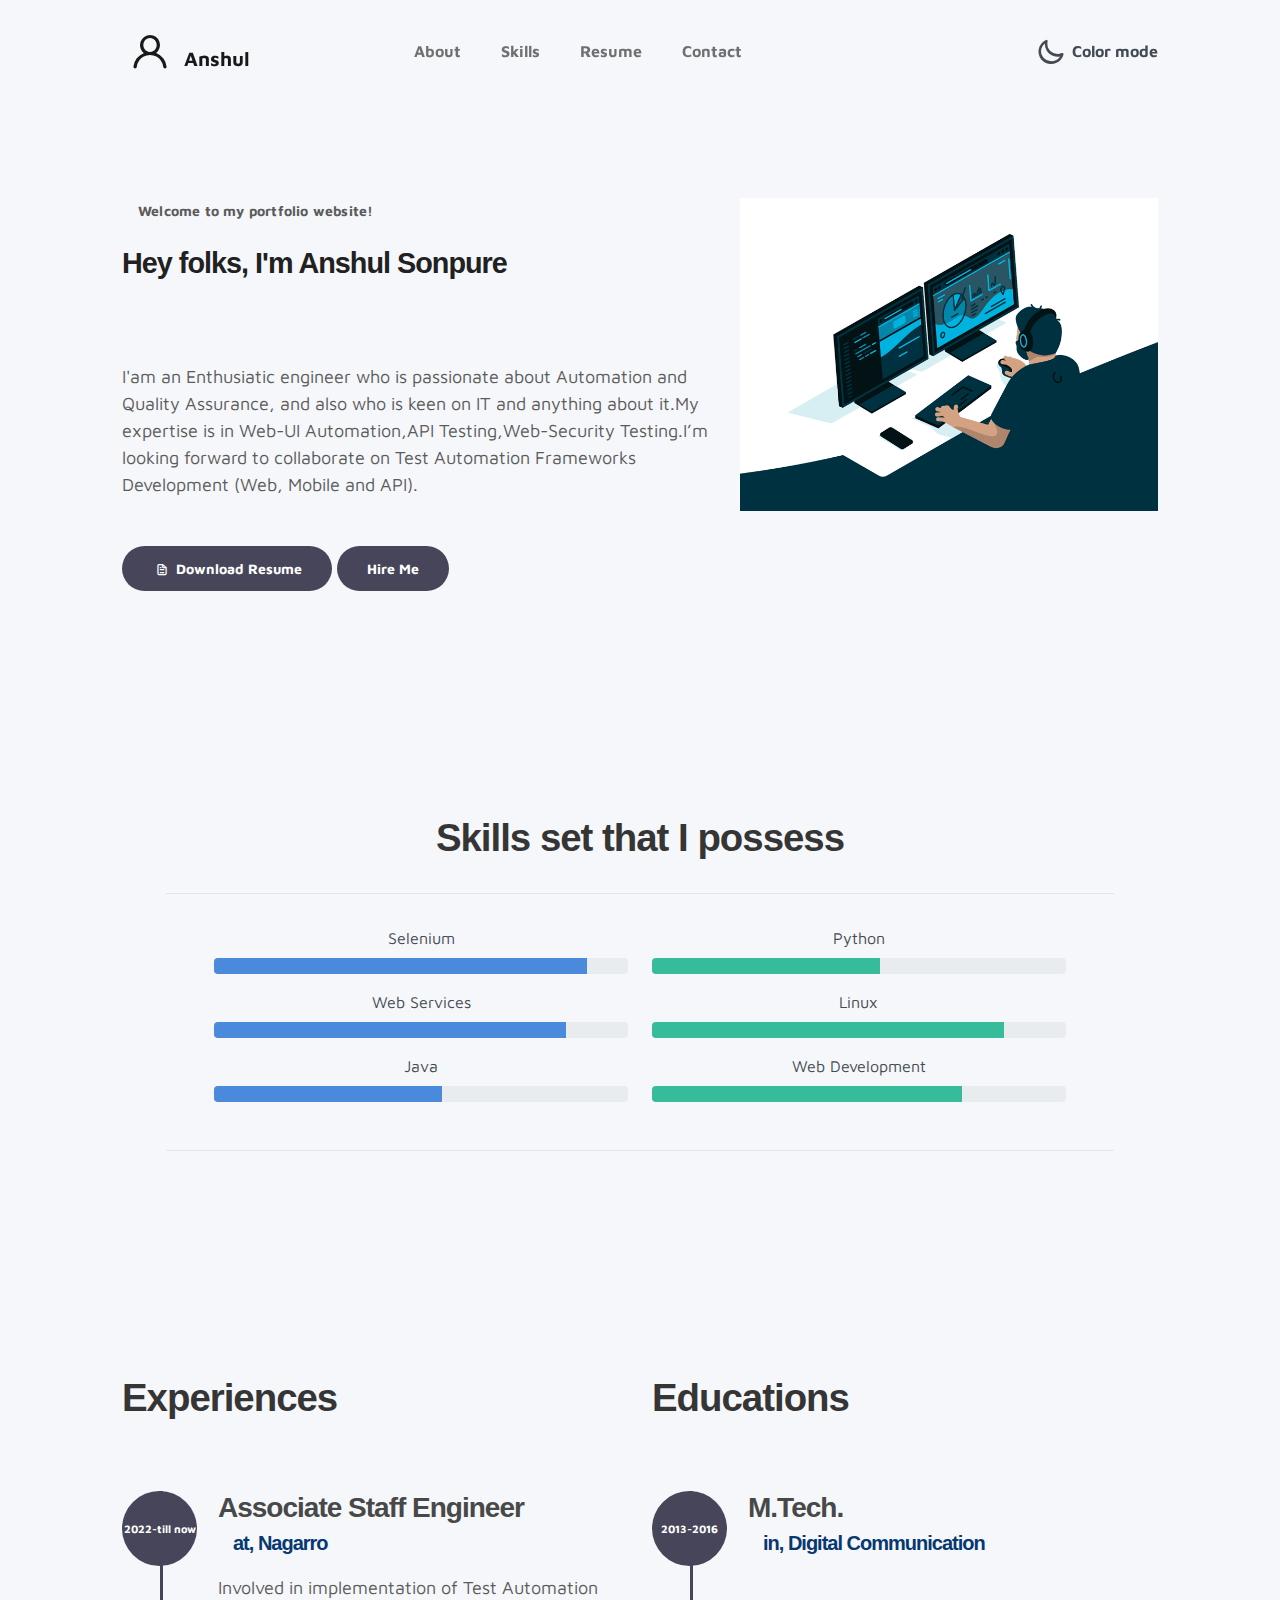
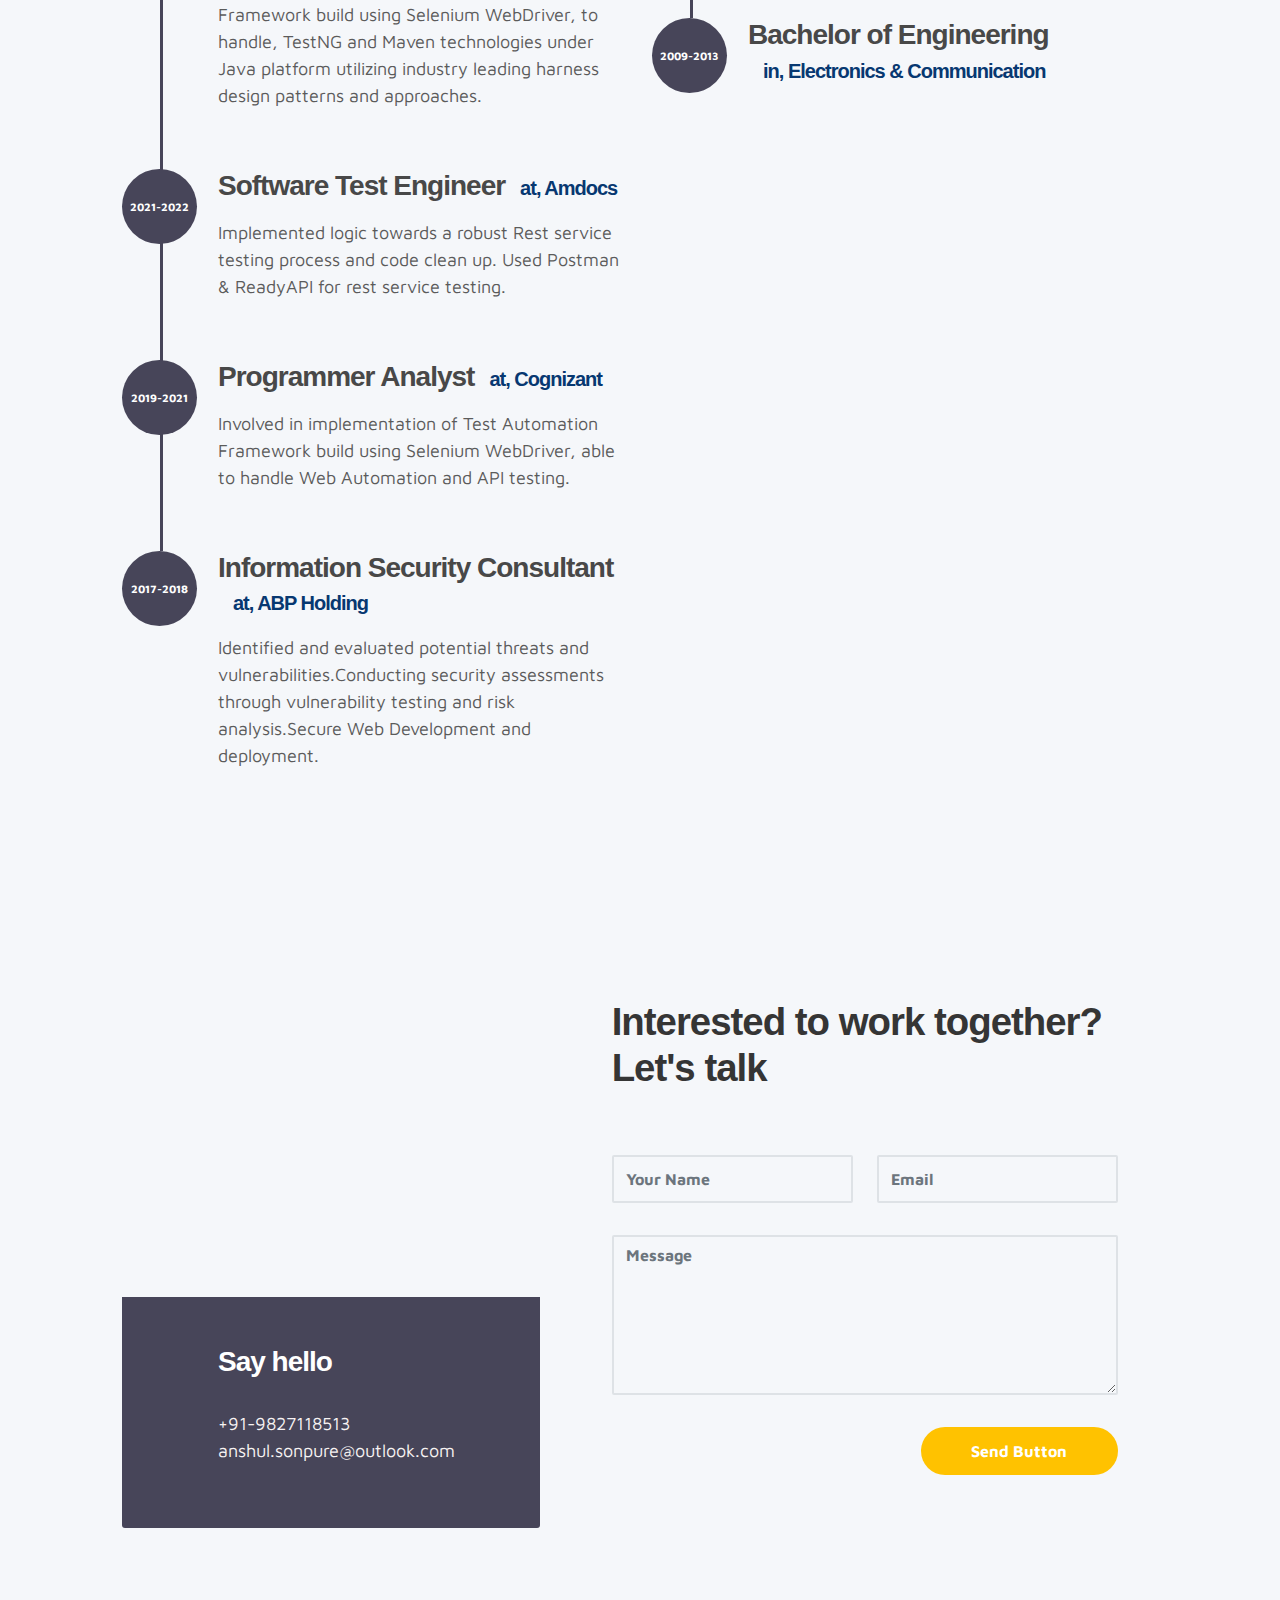
==== index.html @ edd20017 "some minor improvements" ====
<!doctype html>
<html lang="en">
  <head>
    <meta charset="utf-8">
    <meta name="viewport" content="width=device-width, initial-scale=1, shrink-to-fit=no">
    <meta name="description" content="">
    <meta name="author" content="">

    <title>Anshul Sonpure</title>

    <link rel="stylesheet" href="css/bootstrap.min.css">
    <link rel="stylesheet" href="css/unicons.css">
    <link rel="stylesheet" href="css/owl.carousel.min.css">
    <link rel="stylesheet" href="css/owl.theme.default.min.css">

    <!-- MAIN STYLE -->
    <link rel="stylesheet" href="css/tooplate-style.css">
    

  </head>
  <body>

    <!-- MENU -->
    <nav class="navbar navbar-expand-sm navbar-light">
        <div class="container">
            <a class="navbar-brand" href="index.html"><i class='uil uil-user'></i> Anshul</a>

            <button class="navbar-toggler" type="button" data-toggle="collapse" data-target="#navbarNav" aria-controls="navbarNav" aria-expanded="false"
                aria-label="Toggle navigation">
                <span class="navbar-toggler-icon"></span>
                <span class="navbar-toggler-icon"></span>
                <span class="navbar-toggler-icon"></span>
            </button>

            <div class="collapse navbar-collapse" id="navbarNav">
                <ul class="navbar-nav mx-auto">
                    <li class="nav-item">
                        <a href="#about" class="nav-link"><span data-hover="About">About</span></a>
                    </li>
                    <li class="nav-item">
                        <a href="#project" class="nav-link"><span data-hover="Skills">Skills</span></a>
                    </li>
                    <li class="nav-item">
                        <a href="#resume" class="nav-link"><span data-hover="Resume">Resume</span></a>
                    </li>
                    <li class="nav-item">
                        <a href="#contact" class="nav-link"><span data-hover="Contact">Contact</span></a>
                    </li>
                </ul>

                <ul class="navbar-nav ml-lg-auto">
                    <div class="ml-lg-4">
                      <div class="color-mode d-lg-flex justify-content-center align-items-center">
                        <i class="color-mode-icon"></i>
                        Color mode
                      </div>
                    </div>
                </ul>
            </div>
        </div>
    </nav>

    <!-- ABOUT -->
    <section class="about full-screen d-lg-flex justify-content-center align-items-center" id="about">
        <div class="container">
            <div class="row">
                
                <div class="col-lg-7 col-md-12 col-12 d-flex align-items-center">
                    <div class="about-text">
                        <small class="small-text">Welcome to <span class="mobile-block">my portfolio website!</span></small>
                        <h1 class="animated animated-text">
                            <span class="mr-2">Hey folks, I'm Anshul Sonpure</span>
                                <div class="animated-info">
                                    <span class="animated-item">Software Test Engineer</span>
                                    <span class="animated-item">Automation Tester</span>
                                    <span class="animated-item">Web Security Tester</span>
                                </div>
                        </h1>
                        <br>
                        <p>I'am an Enthusiatic  engineer who is passionate about Automation and Quality Assurance, and also who is keen on IT and anything about it.My expertise is in Web-UI Automation,API Testing,Web-Security Testing.I’m looking forward to collaborate on Test Automation Frameworks Development (Web, Mobile and API).</p>
                        
                        <div class="custom-btn-group mt-4">
                          <a href="Anshul_Sonpure.pdf" target="_blank" class="btn custom-btn custom-btn-bg custom-btn-link"><i class='uil uil-file-alt'></i> Download Resume</a>
                          <a href="#contact" class="btn custom-btn custom-btn-bg custom-btn-link">Hire Me</a>
                        </div>
                    </div>
                </div>

                <div class="col-lg-5 col-md-12 col-12">
                    <div class="about-image svg">
                        <img src="images/undraw/code.gif" class="img-fluid" alt="svg image">
                    </div>
                </div>

            </div>
        </div>
    </section>

    <!-- SKILLS -->
    <section class="project py-5" id="project">
        <div class="container">
                
                <div class="row">
                  <div class="col-lg-11 text-center mx-auto col-12">
                      <div class="col-lg-8 mx-auto">
                        <h2>Skills set that I possess</h2>
                      </div>
                      <hr class="d-print-none"/>
                      <div class="skills-section px-3 px-lg-4">
                          <div class="row">
                              <div class="col-md-6">
                                  <div class="mb-2"><span>Selenium</span>
                                      <div class="progress my-1">
                                          <div class="progress-bar bg-primary" role="progressbar" data-aos="zoom-in-right" data-aos-delay="100" data-aos-anchor=".skills-section" style="width: 90%" aria-valuenow="90" aria-valuemin="0" aria-valuemax="100"></div>
                                      </div>
                                  </div>
                                  <div class="mb-2"><span>Web Services</span>
                                      <div class="progress my-1">
                                          <div class="progress-bar bg-primary" role="progressbar" data-aos="zoom-in-right" data-aos-delay="200" data-aos-anchor=".skills-section" style="width: 85%" aria-valuenow="85" aria-valuemin="0" aria-valuemax="100"></div>
                                      </div>
                                  </div>
                                  <div class="mb-2"><span>Java</span>
                                      <div class="progress my-1">
                                          <div class="progress-bar bg-primary" role="progressbar" data-aos="zoom-in-right" data-aos-delay="300" data-aos-anchor=".skills-section" style="width: 55%" aria-valuenow="75" aria-valuemin="0" aria-valuemax="100"></div>
                                      </div>
                                  </div>
                              </div>
                              <div class="col-md-6">
                                  <div class="mb-2"><span>Python</span>
                                      <div class="progress my-1">
                                          <div class="progress-bar bg-success" role="progressbar" data-aos="zoom-in-right" data-aos-delay="400" data-aos-anchor=".skills-section" style="width: 55%" aria-valuenow="90" aria-valuemin="0" aria-valuemax="100"></div>
                                      </div>
                                  </div>
                                  <div class="mb-2"><span>Linux</span>
                                      <div class="progress my-1">
                                          <div class="progress-bar bg-success" role="progressbar" data-aos="zoom-in-right" data-aos-delay="500" data-aos-anchor=".skills-section" style="width: 85%" aria-valuenow="85" aria-valuemin="0" aria-valuemax="100"></div>
                                      </div>
                                  </div>
                                  <div class="mb-2"><span>Web Development</span>
                                      <div class="progress my-1">
                                          <div class="progress-bar bg-success" role="progressbar" data-aos="zoom-in-right" data-aos-delay="600" data-aos-anchor=".skills-section" style="width: 75%" aria-valuenow="75" aria-valuemin="0" aria-valuemax="100"></div>
                                      </div>
                                  </div>
                              </div>
                          </div>
                      </div>
                      <hr class="d-print-none"/>

                      </div>

                  </div>
                </div>
        </div>
    </section>

    <!-- FEATURES -->
    <section class="resume py-5 d-lg-flex justify-content-center align-items-center" id="resume">
        <div class="container">
            <div class="row">

                <div class="col-lg-6 col-12">
                  <h2 class="mb-4">Experiences</h2>

                    <div class="timeline">
                        <div class="timeline-wrapper">
                             <div class="timeline-yr">
                                  <span>2022-till now</span>
                             </div>
                             <div class="timeline-info">
                                  <h3><span>Associate Staff Engineer</span><small>at, Nagarro</small></h3>
                                  <p>Involved in implementation of Test Automation Framework build using Selenium WebDriver, to handle, TestNG and Maven technologies under Java platform utilizing industry leading harness design patterns and approaches.</p>
                             </div>
                        </div>

                        <div class="timeline-wrapper">
                            <div class="timeline-yr">
                                <span>2021-2022</span>
                            </div>
                            <div class="timeline-info">
                                <h3><span>Software Test Engineer</span><small>at, Amdocs</small></h3>
                                <p>Implemented logic towards a robust Rest service testing process and code clean up. Used Postman & ReadyAPI for rest service testing.</p>
                            </div>
                        </div>

                        <div class="timeline-wrapper">
                            <div class="timeline-yr">
                                <span>2019-2021</span>
                            </div>
                            <div class="timeline-info">
                                <h3><span>Programmer Analyst</span><small>at, Cognizant</small></h3>
                                <p>Involved in implementation of Test Automation Framework build using Selenium WebDriver, able to handle Web Automation and API testing.</p>
                            </div>
                        </div>
                        
                        <div class="timeline-wrapper">
                            <div class="timeline-yr">
                                <span>2017-2018</span>
                            </div>
                            <div class="timeline-info">
                                <h3><span>Information Security Consultant</span><small>at, ABP Holding</small></h3>
                                <p> Identified and evaluated potential threats and vulnerabilities.Conducting security assessments through vulnerability testing and risk analysis.Secure Web Development and deployment.</p>
                            </div>
                        </div>

                    </div>
                </div>

                <div class="col-lg-6 col-12">
                  <h2 class="mb-4 mobile-mt-2">Educations</h2>

                    <div class="timeline">
                        <div class="timeline-wrapper">
                             <div class="timeline-yr">
                                  <span>2013-2016</span>
                             </div>
                             <div class="timeline-info">
                                  <h3><span>M.Tech.</span><br><small>in, Digital Communication</small></h3>

                             </div>
                        </div>

                        <div class="timeline-wrapper">
                            <div class="timeline-yr">
                                <span>2009-2013</span>
                            </div>
                            <div class="timeline-info">
                                <h3><span>Bachelor of Engineering </span><small>in, Electronics & Communication</small></h3>

                            </div>
                        </div>

                        </div>

                    </div>
                </div>
                
            </div>
        </div>
    </section>

    <!-- CONTACT -->
    <section class="contact py-5" id="contact">
      <div class="container">
        <div class="row">
          
          <div class="col-lg-5 mr-lg-5 col-12">
            <div class="google-map w-100">
              <iframe src="https://www.google.com/maps/embed?pb=!1m18!1m12!1m3!1d3665.6002275379665!2d77.46075384292183!3d23.257630291830814!2m3!1f0!2f0!3f0!3m2!1i1024!2i768!4f13.1!3m3!1m2!1s0x397c69fdee050e99%3A0x97735874d5456d51!2sRavidas%20Nagar%2C%20Narela%20Shankari%2C%20Chatrasal%20Nagar%2C%20Indrapuri%2C%20Bhopal%2C%20Madhya%20Pradesh%20462022!5e0!3m2!1sen!2sin!4v1669280822505!5m2!1sen!2sin" width="400" height="300" frameborder="0" style="border:0" allowfullscreen></iframe>
            </div>

            <div class="contact-info d-flex justify-content-between align-items-center py-4 px-lg-5">
                <div class="contact-info-item">
                  <h3 class="mb-3 text-white">Say hello</h3>
                  <p class="footer-text mb-0">+91-9827118513</p>
                  <p><a href="mailto:anshul.sonpure@outlook.com">anshul.sonpure@outlook.com</a></p>
                </div>
            </div>
          </div>

          <div class="col-lg-6 col-12">
            <div class="contact-form">
              <h2 class="mb-4">Interested to work together? Let's talk</h2>

              <form action="mailto:anshul.sonpure@outlook.com" method="POST">
                <div class="row">
                  <div class="col-lg-6 col-12">
                    <input type="text" class="form-control" name="name" placeholder="Your Name" id="name"required>
                  </div>

                  <div class="col-lg-6 col-12">
                    <input type="email" class="form-control" name="email" placeholder="Email" id="email"required>
                  </div>

                  <div class="col-12">
                    <textarea name="message" rows="6" class="form-control" id="message" placeholder="Message" required></textarea>
                  </div>

                  <div class="ml-lg-auto col-lg-5 col-12">
                    <input type="submit" class="form-control submit-btn" value="Send Button">
                  </div>
                </div>
              </form>
            </div>
          </div>

        </div>
      </div>
    </section>

    <script src="js/jquery-3.3.1.min.js"></script>
    <script src="js/popper.min.js"></script>
    <script src="js/bootstrap.min.js"></script>
    <script src="js/Headroom.js"></script>
    <script src="js/jQuery.headroom.js"></script>
    <script src="js/owl.carousel.min.js"></script>
    <script src="js/smoothscroll.js"></script>
    <script src="js/custom.js"></script>

  </body>
</html>
---- css/unicons.css ----
@font-face {
  font-family: 'unicons';
  src: url('../font/unicons.eot?42479262');
  src: url('../font/unicons.eot?42479262#iefix') format('embedded-opentype'),
       url('../font/unicons.woff2?42479262') format('woff2'),
       url('../font/unicons.woff?42479262') format('woff'),
       url('../font/unicons.ttf?42479262') format('truetype'),
       url('../font/unicons.svg?42479262#unicons') format('svg');
  font-weight: normal;
  font-style: normal;
}
/* Chrome hack: SVG is rendered more smooth in Windozze. 100% magic, uncomment if you need it. */
/* Note, that will break hinting! In other OS-es font will be not as sharp as it could be */
/*
@media screen and (-webkit-min-device-pixel-ratio:0) {
  @font-face {
    font-family: 'unicons';
    src: url('../font/unicons.svg?42479262#unicons') format('svg');
  }
}
*/
 
 [class^="uil-"]:before, [class*=" uil-"]:before {
  font-family: "unicons";
  font-style: normal;
  font-weight: normal;
  speak: none;
 
  display: inline-block;
  text-decoration: inherit;
  width: 1em;
  margin-right: .2em;
  text-align: center;
  /* opacity: .8; */
 
  /* For safety - reset parent styles, that can break glyph codes*/
  font-variant: normal;
  text-transform: none;
 
  /* fix buttons height, for twitter bootstrap */
  line-height: 1em;
 
  /* Animation center compensation - margins should be symmetric */
  /* remove if not needed */
  margin-left: .2em;
 
  /* you can be more comfortable with increased icons size */
  /* font-size: 120%; */
 
  /* Font smoothing. That was taken from TWBS */
  -webkit-font-smoothing: antialiased;
  -moz-osx-font-smoothing: grayscale;
 
  /* Uncomment for 3D effect */
  /* text-shadow: 1px 1px 1px rgba(127, 127, 127, 0.3); */
}
 
.uil-abacus:before { content: '\e800'; } /* '' */
.uil-accessible-icon-alt:before { content: '\e801'; } /* '' */
.uil-adjust-alt:before { content: '\e802'; } /* '' */
.uil-adjust-circle:before { content: '\e803'; } /* '' */
.uil-adjust-half:before { content: '\e804'; } /* '' */
.uil-adjust:before { content: '\e805'; } /* '' */
.uil-airplay:before { content: '\e806'; } /* '' */
.uil-align-alt:before { content: '\e807'; } /* '' */
.uil-align-center-alt:before { content: '\e808'; } /* '' */
.uil-align-center-h:before { content: '\e809'; } /* '' */
.uil-align-center-justify:before { content: '\e80a'; } /* '' */
.uil-align-center-v:before { content: '\e80b'; } /* '' */
.uil-align-center:before { content: '\e80c'; } /* '' */
.uil-align-justify:before { content: '\e80d'; } /* '' */
.uil-align-left-justify:before { content: '\e80e'; } /* '' */
.uil-align-left:before { content: '\e80f'; } /* '' */
.uil-align-letter-right:before { content: '\e810'; } /* '' */
.uil-align-right-justify:before { content: '\e811'; } /* '' */
.uil-align-right:before { content: '\e812'; } /* '' */
.uil-align:before { content: '\e813'; } /* '' */
.uil-ambulance:before { content: '\e814'; } /* '' */
.uil-analysis:before { content: '\e815'; } /* '' */
.uil-analytics:before { content: '\e816'; } /* '' */
.uil-anchor:before { content: '\e817'; } /* '' */
.uil-android-phone-slash:before { content: '\e818'; } /* '' */
.uil-angle-double-down:before { content: '\e819'; } /* '' */
.uil-angle-double-left:before { content: '\e81a'; } /* '' */
.uil-angle-double-right:before { content: '\e81b'; } /* '' */
.uil-angle-double-up:before { content: '\e81c'; } /* '' */
.uil-angle-down:before { content: '\e81d'; } /* '' */
.uil-angle-left:before { content: '\e81e'; } /* '' */
.uil-angle-right-b:before { content: '\e81f'; } /* '' */
.uil-angle-right:before { content: '\e820'; } /* '' */
.uil-angle-up:before { content: '\e821'; } /* '' */
.uil-annoyed-alt:before { content: '\e822'; } /* '' */
.uil-annoyed:before { content: '\e823'; } /* '' */
.uil-apps:before { content: '\e824'; } /* '' */
.uil-archive-alt:before { content: '\e825'; } /* '' */
.uil-archive:before { content: '\e826'; } /* '' */
.uil-arrow-break:before { content: '\e827'; } /* '' */
.uil-arrow-circle-down:before { content: '\e828'; } /* '' */
.uil-arrow-circle-left:before { content: '\e829'; } /* '' */
.uil-arrow-circle-right:before { content: '\e82a'; } /* '' */
.uil-arrow-circle-up:before { content: '\e82b'; } /* '' */
.uil-arrow-compress-h:before { content: '\e82c'; } /* '' */
.uil-arrow-down-left:before { content: '\e82d'; } /* '' */
.uil-arrow-down-right:before { content: '\e82e'; } /* '' */
.uil-arrow-down:before { content: '\e82f'; } /* '' */
.uil-arrow-from-right:before { content: '\e830'; } /* '' */
.uil-arrow-from-top:before { content: '\e831'; } /* '' */
.uil-arrow-growth:before { content: '\e832'; } /* '' */
.uil-arrow-left:before { content: '\e833'; } /* '' */
.uil-arrow-random:before { content: '\e834'; } /* '' */
.uil-arrow-resize-diagonal:before { content: '\e835'; } /* '' */
.uil-arrow-right:before { content: '\e836'; } /* '' */
.uil-arrow-to-bottom:before { content: '\e837'; } /* '' */
.uil-arrow-to-right:before { content: '\e838'; } /* '' */
.uil-arrow-up-left:before { content: '\e839'; } /* '' */
.uil-arrow-up-right:before { content: '\e83a'; } /* '' */
.uil-arrow-up:before { content: '\e83b'; } /* '' */
.uil-arrows-h-alt:before { content: '\e83c'; } /* '' */
.uil-arrows-h:before { content: '\e83d'; } /* '' */
.uil-arrows-left-down:before { content: '\e83e'; } /* '' */
.uil-arrows-maximize:before { content: '\e83f'; } /* '' */
.uil-arrows-merge:before { content: '\e840'; } /* '' */
.uil-arrows-resize-h:before { content: '\e841'; } /* '' */
.uil-arrows-resize-v:before { content: '\e842'; } /* '' */
.uil-arrows-resize:before { content: '\e843'; } /* '' */
.uil-arrows-right-down:before { content: '\e844'; } /* '' */
.uil-arrows-shrink-h:before { content: '\e845'; } /* '' */
.uil-arrows-shrink-v:before { content: '\e846'; } /* '' */
.uil-arrows-up-right:before { content: '\e847'; } /* '' */
.uil-arrows-v-alt:before { content: '\e848'; } /* '' */
.uil-arrows-v:before { content: '\e849'; } /* '' */
.uil-at:before { content: '\e84a'; } /* '' */
.uil-atm-card:before { content: '\e84b'; } /* '' */
.uil-atom:before { content: '\e84c'; } /* '' */
.uil-auto-flash:before { content: '\e84d'; } /* '' */
.uil-award-alt:before { content: '\e84e'; } /* '' */
.uil-award:before { content: '\e84f'; } /* '' */
.uil-baby-carriage:before { content: '\e850'; } /* '' */
.uil-backpack:before { content: '\e851'; } /* '' */
.uil-backspace:before { content: '\e852'; } /* '' */
.uil-backward:before { content: '\e853'; } /* '' */
.uil-bag-alt:before { content: '\e854'; } /* '' */
.uil-bag-slash:before { content: '\e855'; } /* '' */
.uil-bag:before { content: '\e856'; } /* '' */
.uil-ball:before { content: '\e857'; } /* '' */
.uil-ban:before { content: '\e858'; } /* '' */
.uil-bars:before { content: '\e859'; } /* '' */
.uil-basketball-hoop:before { content: '\e85a'; } /* '' */
.uil-basketball:before { content: '\e85b'; } /* '' */
.uil-battery-bolt:before { content: '\e85c'; } /* '' */
.uil-battery-empty:before { content: '\e85d'; } /* '' */
.uil-bed-double:before { content: '\e85e'; } /* '' */
.uil-bed:before { content: '\e85f'; } /* '' */
.uil-bell-school:before { content: '\e860'; } /* '' */
.uil-bell-slash:before { content: '\e861'; } /* '' */
.uil-bill:before { content: '\e862'; } /* '' */
.uil-bitcoin-circle:before { content: '\e863'; } /* '' */
.uil-bitcoin:before { content: '\e864'; } /* '' */
.uil-bluetooth-b:before { content: '\e865'; } /* '' */
.uil-bolt-alt:before { content: '\e866'; } /* '' */
.uil-bolt-slash:before { content: '\e867'; } /* '' */
.uil-bolt:before { content: '\e868'; } /* '' */
.uil-book-alt:before { content: '\e869'; } /* '' */
.uil-book-medical:before { content: '\e86a'; } /* '' */
.uil-book-open:before { content: '\e86b'; } /* '' */
.uil-book-reader:before { content: '\e86c'; } /* '' */
.uil-book:before { content: '\e86d'; } /* '' */
.uil-bookmark-full:before { content: '\e86e'; } /* '' */
.uil-bookmark:before { content: '\e86f'; } /* '' */
.uil-books:before { content: '\e870'; } /* '' */
.uil-boombox:before { content: '\e871'; } /* '' */
.uil-border-alt:before { content: '\e872'; } /* '' */
.uil-border-bottom:before { content: '\e873'; } /* '' */
.uil-border-clear:before { content: '\e874'; } /* '' */
.uil-border-horizontal:before { content: '\e875'; } /* '' */
.uil-border-inner:before { content: '\e876'; } /* '' */
.uil-border-left:before { content: '\e877'; } /* '' */
.uil-border-out:before { content: '\e878'; } /* '' */
.uil-border-right:before { content: '\e879'; } /* '' */
.uil-border-top:before { content: '\e87a'; } /* '' */
.uil-border-vertical:before { content: '\e87b'; } /* '' */
.uil-box:before { content: '\e87c'; } /* '' */
.uil-briefcase-alt:before { content: '\e87d'; } /* '' */
.uil-briefcase:before { content: '\e87e'; } /* '' */
.uil-bright:before { content: '\e87f'; } /* '' */
.uil-brightness-empty:before { content: '\e880'; } /* '' */
.uil-brightness-half:before { content: '\e881'; } /* '' */
.uil-brightness-low:before { content: '\e882'; } /* '' */
.uil-brightness-minus:before { content: '\e883'; } /* '' */
.uil-brightness-plus:before { content: '\e884'; } /* '' */
.uil-brightness:before { content: '\e885'; } /* '' */
.uil-bring-bottom:before { content: '\e886'; } /* '' */
.uil-bring-front:before { content: '\e887'; } /* '' */
.uil-brush-alt:before { content: '\e888'; } /* '' */
.uil-bug:before { content: '\e889'; } /* '' */
.uil-building:before { content: '\e88a'; } /* '' */
.uil-bullseye:before { content: '\e88b'; } /* '' */
.uil-bus-alt:before { content: '\e88c'; } /* '' */
.uil-bus-school:before { content: '\e88d'; } /* '' */
.uil-bus:before { content: '\e88e'; } /* '' */
.uil-calcualtor:before { content: '\e88f'; } /* '' */
.uil-calculator-alt:before { content: '\e890'; } /* '' */
.uil-calendar-alt:before { content: '\e891'; } /* '' */
.uil-calendar-slash:before { content: '\e892'; } /* '' */
.uil-calender:before { content: '\e893'; } /* '' */
.uil-calling:before { content: '\e894'; } /* '' */
.uil-camera-plus:before { content: '\e895'; } /* '' */
.uil-camera-slash:before { content: '\e896'; } /* '' */
.uil-camera:before { content: '\e897'; } /* '' */
.uil-cancel:before { content: '\e898'; } /* '' */
.uil-capsule:before { content: '\e899'; } /* '' */
.uil-capture:before { content: '\e89a'; } /* '' */
.uil-car-sideview:before { content: '\e89b'; } /* '' */
.uil-car-slash:before { content: '\e89c'; } /* '' */
.uil-car-wash:before { content: '\e89d'; } /* '' */
.uil-car:before { content: '\e89e'; } /* '' */
.uil-card-atm:before { content: '\e89f'; } /* '' */
.uil-caret-right:before { content: '\e8a0'; } /* '' */
.uil-cart:before { content: '\e8a1'; } /* '' */
.uil-cell:before { content: '\e8a2'; } /* '' */
.uil-celsius:before { content: '\e8a3'; } /* '' */
.uil-chart-bar-alt:before { content: '\e8a4'; } /* '' */
.uil-chart-bar:before { content: '\e8a5'; } /* '' */
.uil-chart-down:before { content: '\e8a6'; } /* '' */
.uil-chart-growth-alt:before { content: '\e8a7'; } /* '' */
.uil-chart-growth:before { content: '\e8a8'; } /* '' */
.uil-chart-line:before { content: '\e8a9'; } /* '' */
.uil-chart-pie-alt:before { content: '\e8aa'; } /* '' */
.uil-chart-pie:before { content: '\e8ab'; } /* '' */
.uil-chart:before { content: '\e8ac'; } /* '' */
.uil-chat-bubble-user:before { content: '\e8ad'; } /* '' */
.uil-chat-info:before { content: '\e8ae'; } /* '' */
.uil-chat:before { content: '\e8af'; } /* '' */
.uil-check-circle:before { content: '\e8b0'; } /* '' */
.uil-check-square:before { content: '\e8b1'; } /* '' */
.uil-check:before { content: '\e8b2'; } /* '' */
.uil-circle-layer:before { content: '\e8b3'; } /* '' */
.uil-circle:before { content: '\e8b4'; } /* '' */
.uil-circuit:before { content: '\e8b5'; } /* '' */
.uil-clapper-board:before { content: '\e8b6'; } /* '' */
.uil-clipboard-alt:before { content: '\e8b7'; } /* '' */
.uil-clipboard-blank:before { content: '\e8b8'; } /* '' */
.uil-clipboard-notes:before { content: '\e8b9'; } /* '' */
.uil-clipboard:before { content: '\e8ba'; } /* '' */
.uil-clock-eight:before { content: '\e8bb'; } /* '' */
.uil-clock-five:before { content: '\e8bc'; } /* '' */
.uil-clock-nine:before { content: '\e8bd'; } /* '' */
.uil-clock-seven:before { content: '\e8be'; } /* '' */
.uil-clock-ten:before { content: '\e8bf'; } /* '' */
.uil-clock-three:before { content: '\e8c0'; } /* '' */
.uil-clock-two:before { content: '\e8c1'; } /* '' */
.uil-clock:before { content: '\e8c2'; } /* '' */
.uil-closed-captioning:before { content: '\e8c3'; } /* '' */
.uil-cloud-block:before { content: '\e8c4'; } /* '' */
.uil-cloud-bookmark:before { content: '\e8c5'; } /* '' */
.uil-cloud-check:before { content: '\e8c6'; } /* '' */
.uil-cloud-computing:before { content: '\e8c7'; } /* '' */
.uil-cloud-data-connection:before { content: '\e8c8'; } /* '' */
.uil-cloud-database-tree:before { content: '\e8c9'; } /* '' */
.uil-cloud-download:before { content: '\e8ca'; } /* '' */
.uil-cloud-drizzle:before { content: '\e8cb'; } /* '' */
.uil-cloud-exclamation:before { content: '\e8cc'; } /* '' */
.uil-cloud-hail:before { content: '\e8cd'; } /* '' */
.uil-cloud-heart:before { content: '\e8ce'; } /* '' */
.uil-cloud-info:before { content: '\e8cf'; } /* '' */
.uil-cloud-lock:before { content: '\e8d0'; } /* '' */
.uil-cloud-meatball:before { content: '\e8d1'; } /* '' */
.uil-cloud-moon-hail:before { content: '\e8d2'; } /* '' */
.uil-cloud-moon-meatball:before { content: '\e8d3'; } /* '' */
.uil-cloud-moon-rain:before { content: '\e8d4'; } /* '' */
.uil-cloud-moon-showers:before { content: '\e8d5'; } /* '' */
.uil-cloud-moon:before { content: '\e8d6'; } /* '' */
.uil-cloud-question:before { content: '\e8d7'; } /* '' */
.uil-cloud-rain-sun:before { content: '\e8d8'; } /* '' */
.uil-cloud-rain:before { content: '\e8d9'; } /* '' */
.uil-cloud-redo:before { content: '\e8da'; } /* '' */
.uil-cloud-set:before { content: '\e8db'; } /* '' */
.uil-cloud-share:before { content: '\e8dc'; } /* '' */
.uil-cloud-shield:before { content: '\e8dd'; } /* '' */
.uil-cloud-showers-alt:before { content: '\e8de'; } /* '' */
.uil-cloud-showers-heavy:before { content: '\e8df'; } /* '' */
.uil-cloud-showers:before { content: '\e8e0'; } /* '' */
.uil-cloud-slash:before { content: '\e8e1'; } /* '' */
.uil-cloud-sun-hail:before { content: '\e8e2'; } /* '' */
.uil-cloud-sun-meatball:before { content: '\e8e3'; } /* '' */
.uil-cloud-sun-rain-alt:before { content: '\e8e4'; } /* '' */
.uil-cloud-sun-rain:before { content: '\e8e5'; } /* '' */
.uil-cloud-sun-tear:before { content: '\e8e6'; } /* '' */
.uil-cloud-sun:before { content: '\e8e7'; } /* '' */
.uil-cloud-times:before { content: '\e8e8'; } /* '' */
.uil-cloud-unlock:before { content: '\e8e9'; } /* '' */
.uil-cloud-upload:before { content: '\e8ea'; } /* '' */
.uil-cloud-wifi:before { content: '\e8eb'; } /* '' */
.uil-cloud-wind:before { content: '\e8ec'; } /* '' */
.uil-cloud:before { content: '\e8ed'; } /* '' */
.uil-clouds:before { content: '\e8ee'; } /* '' */
.uil-club:before { content: '\e8ef'; } /* '' */
.uil-code:before { content: '\e8f0'; } /* '' */
.uil-coffee:before { content: '\e8f1'; } /* '' */
.uil-cog:before { content: '\e8f2'; } /* '' */
.uil-coins:before { content: '\e8f3'; } /* '' */
.uil-columns:before { content: '\e8f4'; } /* '' */
.uil-comment-alt-block:before { content: '\e8f5'; } /* '' */
.uil-comment-alt-chart-lines:before { content: '\e8f6'; } /* '' */
.uil-comment-alt-check:before { content: '\e8f7'; } /* '' */
.uil-comment-alt-dots:before { content: '\e8f8'; } /* '' */
.uil-comment-alt-download:before { content: '\e8f9'; } /* '' */
.uil-comment-alt-edit:before { content: '\e8fa'; } /* '' */
.uil-comment-alt-exclamation:before { content: '\e8fb'; } /* '' */
.uil-comment-alt-heart:before { content: '\e8fc'; } /* '' */
.uil-comment-alt-image:before { content: '\e8fd'; } /* '' */
.uil-comment-alt-info:before { content: '\e8fe'; } /* '' */
.uil-comment-alt-lines:before { content: '\e8ff'; } /* '' */
.uil-comment-alt-lock:before { content: '\e900'; } /* '' */
.uil-comment-alt-medical:before { content: '\e901'; } /* '' */
.uil-comment-alt-message:before { content: '\e902'; } /* '' */
.uil-comment-alt-notes:before { content: '\e903'; } /* '' */
.uil-comment-alt-plus:before { content: '\e904'; } /* '' */
.uil-comment-alt-question:before { content: '\e905'; } /* '' */
.uil-comment-alt-redo:before { content: '\e906'; } /* '' */
.uil-comment-alt-search:before { content: '\e907'; } /* '' */
.uil-comment-alt-share:before { content: '\e908'; } /* '' */
.uil-comment-alt-shield:before { content: '\e909'; } /* '' */
.uil-comment-alt-upload:before { content: '\e90a'; } /* '' */
.uil-comment-alt-verify:before { content: '\e90b'; } /* '' */
.uil-comment-alt:before { content: '\e90c'; } /* '' */
.uil-comment-block:before { content: '\e90d'; } /* '' */
.uil-comment-chart-line:before { content: '\e90e'; } /* '' */
.uil-comment-check:before { content: '\e90f'; } /* '' */
.uil-comment-dots:before { content: '\e910'; } /* '' */
.uil-comment-download:before { content: '\e911'; } /* '' */
.uil-comment-edit:before { content: '\e912'; } /* '' */
.uil-comment-exclamation:before { content: '\e913'; } /* '' */
.uil-comment-heart:before { content: '\e914'; } /* '' */
.uil-comment-image:before { content: '\e915'; } /* '' */
.uil-comment-info-alt:before { content: '\e916'; } /* '' */
.uil-comment-info:before { content: '\e917'; } /* '' */
.uil-comment-lines:before { content: '\e918'; } /* '' */
.uil-comment-lock:before { content: '\e919'; } /* '' */
.uil-comment-medical:before { content: '\e91a'; } /* '' */
.uil-comment-message:before { content: '\e91b'; } /* '' */
.uil-comment-notes:before { content: '\e91c'; } /* '' */
.uil-comment-plus:before { content: '\e91d'; } /* '' */
.uil-comment-question:before { content: '\e91e'; } /* '' */
.uil-comment-redo:before { content: '\e91f'; } /* '' */
.uil-comment-search:before { content: '\e920'; } /* '' */
.uil-comment-share:before { content: '\e921'; } /* '' */
.uil-comment-shield:before { content: '\e922'; } /* '' */
.uil-comment-slash:before { content: '\e923'; } /* '' */
.uil-comment-upload:before { content: '\e924'; } /* '' */
.uil-comment-verify:before { content: '\e925'; } /* '' */
.uil-comment:before { content: '\e926'; } /* '' */
.uil-comments-alt:before { content: '\e927'; } /* '' */
.uil-comments:before { content: '\e928'; } /* '' */
.uil-commnet-alt-slash:before { content: '\e929'; } /* '' */
.uil-compact-disc:before { content: '\e92a'; } /* '' */
.uil-compass:before { content: '\e92b'; } /* '' */
.uil-compress-alt-left:before { content: '\e92c'; } /* '' */
.uil-compress-alt:before { content: '\e92d'; } /* '' */
.uil-compress-arrows:before { content: '\e92e'; } /* '' */
.uil-compress-lines:before { content: '\e92f'; } /* '' */
.uil-compress-point:before { content: '\e930'; } /* '' */
.uil-compress-v:before { content: '\e931'; } /* '' */
.uil-compress:before { content: '\e932'; } /* '' */
.uil-computer-mouse:before { content: '\e933'; } /* '' */
.uil-confused:before { content: '\e934'; } /* '' */
.uil-constructor:before { content: '\e935'; } /* '' */
.uil-copy-alt:before { content: '\e936'; } /* '' */
.uil-copy-landscape:before { content: '\e937'; } /* '' */
.uil-copy:before { content: '\e938'; } /* '' */
.uil-copyright:before { content: '\e939'; } /* '' */
.uil-corner-down-left:before { content: '\e93a'; } /* '' */
.uil-corner-down-right-alt:before { content: '\e93b'; } /* '' */
.uil-corner-down-right:before { content: '\e93c'; } /* '' */
.uil-corner-left-down:before { content: '\e93d'; } /* '' */
.uil-corner-right-down:before { content: '\e93e'; } /* '' */
.uil-corner-up-left-alt:before { content: '\e93f'; } /* '' */
.uil-corner-up-left:before { content: '\e940'; } /* '' */
.uil-corner-up-right-alt:before { content: '\e941'; } /* '' */
.uil-corner-up-right:before { content: '\e942'; } /* '' */
.uil-creative-commons-pd-alt:before { content: '\e943'; } /* '' */
.uil-creative-commons-pd:before { content: '\e944'; } /* '' */
.uil-crockery:before { content: '\e945'; } /* '' */
.uil-crop-alt-rotate-left:before { content: '\e946'; } /* '' */
.uil-crop-alt-rotate-right:before { content: '\e947'; } /* '' */
.uil-crop-alt:before { content: '\e948'; } /* '' */
.uil-crosshair-alt:before { content: '\e949'; } /* '' */
.uil-crosshair:before { content: '\e94a'; } /* '' */
.uil-crosshairs:before { content: '\e94b'; } /* '' */
.uil-cube:before { content: '\e94c'; } /* '' */
.uil-data-sharing:before { content: '\e94d'; } /* '' */
.uil-database-alt:before { content: '\e94e'; } /* '' */
.uil-database:before { content: '\e94f'; } /* '' */
.uil-desert:before { content: '\e950'; } /* '' */
.uil-desktop-alt-slash:before { content: '\e951'; } /* '' */
.uil-desktop-alt:before { content: '\e952'; } /* '' */
.uil-desktop-cloud-alt:before { content: '\e953'; } /* '' */
.uil-desktop-slash:before { content: '\e954'; } /* '' */
.uil-desktop:before { content: '\e955'; } /* '' */
.uil-dialpad-alt:before { content: '\e956'; } /* '' */
.uil-dialpad:before { content: '\e957'; } /* '' */
.uil-diamond:before { content: '\e958'; } /* '' */
.uil-diary-alt:before { content: '\e959'; } /* '' */
.uil-diary:before { content: '\e95a'; } /* '' */
.uil-dice-five:before { content: '\e95b'; } /* '' */
.uil-dice-four:before { content: '\e95c'; } /* '' */
.uil-dice-one:before { content: '\e95d'; } /* '' */
.uil-dice-six:before { content: '\e95e'; } /* '' */
.uil-dice-three:before { content: '\e95f'; } /* '' */
.uil-dice-two:before { content: '\e960'; } /* '' */
.uil-direction:before { content: '\e961'; } /* '' */
.uil-directions:before { content: '\e962'; } /* '' */
.uil-dizzy-meh:before { content: '\e963'; } /* '' */
.uil-dna:before { content: '\e964'; } /* '' */
.uil-document-layout-center:before { content: '\e965'; } /* '' */
.uil-document-layout-left:before { content: '\e966'; } /* '' */
.uil-document-layout-right:before { content: '\e967'; } /* '' */
.uil-document:before { content: '\e968'; } /* '' */
.uil-dollar-alt:before { content: '\e969'; } /* '' */
.uil-dollar-sign-alt:before { content: '\e96a'; } /* '' */
.uil-dollar-sign:before { content: '\e96b'; } /* '' */
.uil-down-arrow:before { content: '\e96c'; } /* '' */
.uil-download-alt:before { content: '\e96d'; } /* '' */
.uil-dribbble:before { content: '\e96e'; } /* '' */
.uil-drill:before { content: '\e96f'; } /* '' */
.uil-dropbox:before { content: '\e970'; } /* '' */
.uil-dumbbell:before { content: '\e971'; } /* '' */
.uil-edit-alt:before { content: '\e972'; } /* '' */
.uil-edit:before { content: '\e973'; } /* '' */
.uil-ellipsis-h:before { content: '\e974'; } /* '' */
.uil-ellipsis-v:before { content: '\e975'; } /* '' */
.uil-emoji:before { content: '\e976'; } /* '' */
.uil-enter:before { content: '\e977'; } /* '' */
.uil-entry:before { content: '\e978'; } /* '' */
.uil-envelope-add:before { content: '\e979'; } /* '' */
.uil-envelope-alt:before { content: '\e97a'; } /* '' */
.uil-envelope-block:before { content: '\e97b'; } /* '' */
.uil-envelope-bookmark:before { content: '\e97c'; } /* '' */
.uil-envelope-check:before { content: '\e97d'; } /* '' */
.uil-envelope-download-alt:before { content: '\e97e'; } /* '' */
.uil-envelope-download:before { content: '\e97f'; } /* '' */
.uil-envelope-edit:before { content: '\e980'; } /* '' */
.uil-envelope-exclamation:before { content: '\e981'; } /* '' */
.uil-envelope-heart:before { content: '\e982'; } /* '' */
.uil-envelope-info:before { content: '\e983'; } /* '' */
.uil-envelope-lock:before { content: '\e984'; } /* '' */
.uil-envelope-minus:before { content: '\e985'; } /* '' */
.uil-envelope-open:before { content: '\e986'; } /* '' */
.uil-envelope-question:before { content: '\e987'; } /* '' */
.uil-envelope-receive:before { content: '\e988'; } /* '' */
.uil-envelope-redo:before { content: '\e989'; } /* '' */
.uil-envelope-search:before { content: '\e98a'; } /* '' */
.uil-envelope-send:before { content: '\e98b'; } /* '' */
.uil-envelope-share:before { content: '\e98c'; } /* '' */
.uil-envelope-shield:before { content: '\e98d'; } /* '' */
.uil-envelope-star:before { content: '\e98e'; } /* '' */
.uil-envelope-times:before { content: '\e98f'; } /* '' */
.uil-envelope-upload-alt:before { content: '\e990'; } /* '' */
.uil-envelope-upload:before { content: '\e991'; } /* '' */
.uil-envelope:before { content: '\e992'; } /* '' */
.uil-envelopes:before { content: '\e993'; } /* '' */
.uil-equal-circle:before { content: '\e994'; } /* '' */
.uil-euro-circle:before { content: '\e995'; } /* '' */
.uil-euro:before { content: '\e996'; } /* '' */
.uil-exchange-alt:before { content: '\e997'; } /* '' */
.uil-exchange:before { content: '\e998'; } /* '' */
.uil-exclamation-circle:before { content: '\e999'; } /* '' */
.uil-exclamation-octagon:before { content: '\e99a'; } /* '' */
.uil-exclamation-triangle:before { content: '\e99b'; } /* '' */
.uil-exclude:before { content: '\e99c'; } /* '' */
.uil-exit:before { content: '\e99d'; } /* '' */
.uil-expand-alt:before { content: '\e99e'; } /* '' */
.uil-expand-arrows-alt:before { content: '\e99f'; } /* '' */
.uil-expand-arrows:before { content: '\e9a0'; } /* '' */
.uil-expand-from-corner:before { content: '\e9a1'; } /* '' */
.uil-expand-left:before { content: '\e9a2'; } /* '' */
.uil-export:before { content: '\e9a3'; } /* '' */
.uil-exposure-alt:before { content: '\e9a4'; } /* '' */
.uil-exposure-increase:before { content: '\e9a5'; } /* '' */
.uil-external-link-alt:before { content: '\e9a6'; } /* '' */
.uil-eye-slash:before { content: '\e9a7'; } /* '' */
.uil-eye:before { content: '\e9a8'; } /* '' */
.uil-facebook:before { content: '\e9a9'; } /* '' */
.uil-fahrenheit:before { content: '\e9aa'; } /* '' */
.uil-fast-mail-alt:before { content: '\e9ab'; } /* '' */
.uil-fast-mail:before { content: '\e9ac'; } /* '' */
.uil-favorite:before { content: '\e9ad'; } /* '' */
.uil-feedback:before { content: '\e9ae'; } /* '' */
.uil-file-alt:before { content: '\e9af'; } /* '' */
.uil-file-blank:before { content: '\e9b0'; } /* '' */
.uil-file-block-alt:before { content: '\e9b1'; } /* '' */
.uil-file-bookmark-alt:before { content: '\e9b2'; } /* '' */
.uil-file-check-alt:before { content: '\e9b3'; } /* '' */
.uil-file-check:before { content: '\e9b4'; } /* '' */
.uil-file-contract-dollar:before { content: '\e9b5'; } /* '' */
.uil-file-copy-alt:before { content: '\e9b6'; } /* '' */
.uil-file-download-alt:before { content: '\e9b7'; } /* '' */
.uil-file-download:before { content: '\e9b8'; } /* '' */
.uil-file-edit-alt:before { content: '\e9b9'; } /* '' */
.uil-file-exclamation-alt:before { content: '\e9ba'; } /* '' */
.uil-file-exclamation:before { content: '\e9bb'; } /* '' */
.uil-file-heart:before { content: '\e9bc'; } /* '' */
.uil-file-info-alt:before { content: '\e9bd'; } /* '' */
.uil-file-landscape-alt:before { content: '\e9be'; } /* '' */
.uil-file-landscape:before { content: '\e9bf'; } /* '' */
.uil-file-lanscape-slash:before { content: '\e9c0'; } /* '' */
.uil-file-lock-alt:before { content: '\e9c1'; } /* '' */
.uil-file-medical-alt:before { content: '\e9c2'; } /* '' */
.uil-file-medical:before { content: '\e9c3'; } /* '' */
.uil-file-minus-alt:before { content: '\e9c4'; } /* '' */
.uil-file-minus:before { content: '\e9c5'; } /* '' */
.uil-file-network:before { content: '\e9c6'; } /* '' */
.uil-file-plus-alt:before { content: '\e9c7'; } /* '' */
.uil-file-plus:before { content: '\e9c8'; } /* '' */
.uil-file-question-alt:before { content: '\e9c9'; } /* '' */
.uil-file-question:before { content: '\e9ca'; } /* '' */
.uil-file-redo-alt:before { content: '\e9cb'; } /* '' */
.uil-file-search-alt:before { content: '\e9cc'; } /* '' */
.uil-file-share-alt:before { content: '\e9cd'; } /* '' */
.uil-file-shield-alt:before { content: '\e9ce'; } /* '' */
.uil-file-slash:before { content: '\e9cf'; } /* '' */
.uil-file-times-alt:before { content: '\e9d0'; } /* '' */
.uil-file-times:before { content: '\e9d1'; } /* '' */
.uil-file-upload-alt:before { content: '\e9d2'; } /* '' */
.uil-file-upload:before { content: '\e9d3'; } /* '' */
.uil-file:before { content: '\e9d4'; } /* '' */
.uil-files-landscapes-alt:before { content: '\e9d5'; } /* '' */
.uil-files-landscapes:before { content: '\e9d6'; } /* '' */
.uil-film:before { content: '\e9d7'; } /* '' */
.uil-filter-slash:before { content: '\e9d8'; } /* '' */
.uil-filter:before { content: '\e9d9'; } /* '' */
.uil-flask-potion:before { content: '\e9da'; } /* '' */
.uil-flask:before { content: '\e9db'; } /* '' */
.uil-flip-h-alt:before { content: '\e9dc'; } /* '' */
.uil-flip-h:before { content: '\e9dd'; } /* '' */
.uil-flip-v-alt:before { content: '\e9de'; } /* '' */
.uil-flip-v:before { content: '\e9df'; } /* '' */
.uil-flower:before { content: '\e9e0'; } /* '' */
.uil-focus-add:before { content: '\e9e1'; } /* '' */
.uil-focus-target:before { content: '\e9e2'; } /* '' */
.uil-focus:before { content: '\e9e3'; } /* '' */
.uil-folder-check:before { content: '\e9e4'; } /* '' */
.uil-folder-download:before { content: '\e9e5'; } /* '' */
.uil-folder-exclamation:before { content: '\e9e6'; } /* '' */
.uil-folder-heart:before { content: '\e9e7'; } /* '' */
.uil-folder-info:before { content: '\e9e8'; } /* '' */
.uil-folder-lock:before { content: '\e9e9'; } /* '' */
.uil-folder-medical:before { content: '\e9ea'; } /* '' */
.uil-folder-minus:before { content: '\e9eb'; } /* '' */
.uil-folder-network:before { content: '\e9ec'; } /* '' */
.uil-folder-plus:before { content: '\e9ed'; } /* '' */
.uil-folder-question:before { content: '\e9ee'; } /* '' */
.uil-folder-slash:before { content: '\e9ef'; } /* '' */
.uil-folder-times:before { content: '\e9f0'; } /* '' */
.uil-folder-upload:before { content: '\e9f1'; } /* '' */
.uil-folder:before { content: '\e9f2'; } /* '' */
.uil-food:before { content: '\e9f3'; } /* '' */
.uil-football-american:before { content: '\e9f4'; } /* '' */
.uil-football-ball:before { content: '\e9f5'; } /* '' */
.uil-football:before { content: '\e9f6'; } /* '' */
.uil-forecastcloud-moon-tear:before { content: '\e9f7'; } /* '' */
.uil-forwaded-call:before { content: '\e9f8'; } /* '' */
.uil-forward:before { content: '\e9f9'; } /* '' */
.uil-frown:before { content: '\e9fa'; } /* '' */
.uil-game-structure:before { content: '\e9fb'; } /* '' */
.uil-game:before { content: '\e9fc'; } /* '' */
.uil-gift:before { content: '\e9fd'; } /* '' */
.uil-glass-martini-alt-slash:before { content: '\e9fe'; } /* '' */
.uil-glass-martini-alt:before { content: '\e9ff'; } /* '' */
.uil-glass-martini:before { content: '\ea00'; } /* '' */
.uil-glass-tea:before { content: '\ea01'; } /* '' */
.uil-glass:before { content: '\ea02'; } /* '' */
.uil-globe:before { content: '\ea03'; } /* '' */
.uil-gold:before { content: '\ea04'; } /* '' */
.uil-google-drive:before { content: '\ea05'; } /* '' */
.uil-graduation-hat:before { content: '\ea06'; } /* '' */
.uil-graph-bar:before { content: '\ea07'; } /* '' */
.uil-grid:before { content: '\ea08'; } /* '' */
.uil-grids:before { content: '\ea09'; } /* '' */
.uil-grin-tongue-wink-alt:before { content: '\ea0a'; } /* '' */
.uil-grin-tongue-wink:before { content: '\ea0b'; } /* '' */
.uil-grin:before { content: '\ea0c'; } /* '' */
.uil-grip-horizontal-line:before { content: '\ea0d'; } /* '' */
.uil-hdd:before { content: '\ea0e'; } /* '' */
.uil-headphones-alt:before { content: '\ea0f'; } /* '' */
.uil-headphones:before { content: '\ea10'; } /* '' */
.uil-heart-alt:before { content: '\ea11'; } /* '' */
.uil-heart-medical:before { content: '\ea12'; } /* '' */
.uil-heart-rate:before { content: '\ea13'; } /* '' */
.uil-heart-sign:before { content: '\ea14'; } /* '' */
.uil-heart:before { content: '\ea15'; } /* '' */
.uil-heartbeat:before { content: '\ea16'; } /* '' */
.uil-history-alt:before { content: '\ea17'; } /* '' */
.uil-history:before { content: '\ea18'; } /* '' */
.uil-home-alt:before { content: '\ea19'; } /* '' */
.uil-home:before { content: '\ea1a'; } /* '' */
.uil-horizontal-align-center:before { content: '\ea1b'; } /* '' */
.uil-horizontal-align-left:before { content: '\ea1c'; } /* '' */
.uil-horizontal-align-right:before { content: '\ea1d'; } /* '' */
.uil-horizontal-distribution-center:before { content: '\ea1e'; } /* '' */
.uil-horizontal-distribution-left:before { content: '\ea1f'; } /* '' */
.uil-horizontal-distribution-right:before { content: '\ea20'; } /* '' */
.uil-hunting:before { content: '\ea21'; } /* '' */
.uil-image-alt-slash:before { content: '\ea22'; } /* '' */
.uil-image-block:before { content: '\ea23'; } /* '' */
.uil-image-broken:before { content: '\ea24'; } /* '' */
.uil-image-check:before { content: '\ea25'; } /* '' */
.uil-image-download:before { content: '\ea26'; } /* '' */
.uil-image-edit:before { content: '\ea27'; } /* '' */
.uil-image-lock:before { content: '\ea28'; } /* '' */
.uil-image-minus:before { content: '\ea29'; } /* '' */
.uil-image-plus:before { content: '\ea2a'; } /* '' */
.uil-image-question:before { content: '\ea2b'; } /* '' */
.uil-image-redo:before { content: '\ea2c'; } /* '' */
.uil-image-resize-landscape:before { content: '\ea2d'; } /* '' */
.uil-image-resize-square:before { content: '\ea2e'; } /* '' */
.uil-image-search:before { content: '\ea2f'; } /* '' */
.uil-image-share:before { content: '\ea30'; } /* '' */
.uil-image-shield:before { content: '\ea31'; } /* '' */
.uil-image-slash:before { content: '\ea32'; } /* '' */
.uil-image-times:before { content: '\ea33'; } /* '' */
.uil-image-upload:before { content: '\ea34'; } /* '' */
.uil-image-v:before { content: '\ea35'; } /* '' */
.uil-image:before { content: '\ea36'; } /* '' */
.uil-images:before { content: '\ea37'; } /* '' */
.uil-incoming-call:before { content: '\ea38'; } /* '' */
.uil-info-circle:before { content: '\ea39'; } /* '' */
.uil-instagram:before { content: '\ea3a'; } /* '' */
.uil-invoice:before { content: '\ea3b'; } /* '' */
.uil-jackhammer:before { content: '\ea3c'; } /* '' */
.uil-kayak:before { content: '\ea3d'; } /* '' */
.uil-key-skeleton-alt:before { content: '\ea3e'; } /* '' */
.uil-key-skeleton:before { content: '\ea3f'; } /* '' */
.uil-keyboard-alt:before { content: '\ea40'; } /* '' */
.uil-keyboard-hide:before { content: '\ea41'; } /* '' */
.uil-keyboard-show:before { content: '\ea42'; } /* '' */
.uil-keyboard:before { content: '\ea43'; } /* '' */
.uil-keyhole-circle:before { content: '\ea44'; } /* '' */
.uil-keyhole-square-full:before { content: '\ea45'; } /* '' */
.uil-keyhole-square:before { content: '\ea46'; } /* '' */
.uil-kid:before { content: '\ea47'; } /* '' */
.uil-label-alt:before { content: '\ea48'; } /* '' */
.uil-label:before { content: '\ea49'; } /* '' */
.uil-lamp:before { content: '\ea4a'; } /* '' */
.uil-laptop-cloud:before { content: '\ea4b'; } /* '' */
.uil-laptop:before { content: '\ea4c'; } /* '' */
.uil-laughing:before { content: '\ea4d'; } /* '' */
.uil-layer-group-slash:before { content: '\ea4e'; } /* '' */
.uil-layer-group:before { content: '\ea4f'; } /* '' */
.uil-layers-alt:before { content: '\ea50'; } /* '' */
.uil-layers-slash:before { content: '\ea51'; } /* '' */
.uil-layers:before { content: '\ea52'; } /* '' */
.uil-left-arrow-from-left:before { content: '\ea53'; } /* '' */
.uil-left-arrow-to-left:before { content: '\ea54'; } /* '' */
.uil-left-indent-alt:before { content: '\ea55'; } /* '' */
.uil-left-indent:before { content: '\ea56'; } /* '' */
.uil-life-ring:before { content: '\ea57'; } /* '' */
.uil-lightbulb-alt:before { content: '\ea58'; } /* '' */
.uil-lightbulb:before { content: '\ea59'; } /* '' */
.uil-line-alt:before { content: '\ea5a'; } /* '' */
.uil-line-spacing:before { content: '\ea5b'; } /* '' */
.uil-link-alt:before { content: '\ea5c'; } /* '' */
.uil-link-broken:before { content: '\ea5d'; } /* '' */
.uil-link-h:before { content: '\ea5e'; } /* '' */
.uil-link:before { content: '\ea5f'; } /* '' */
.uil-list-ui-alt:before { content: '\ea60'; } /* '' */
.uil-list-ul:before { content: '\ea61'; } /* '' */
.uil-location-arrow-alt:before { content: '\ea62'; } /* '' */
.uil-location-arrow:before { content: '\ea63'; } /* '' */
.uil-location-pin-alt:before { content: '\ea64'; } /* '' */
.uil-location-point:before { content: '\ea65'; } /* '' */
.uil-location:before { content: '\ea66'; } /* '' */
.uil-lock-access:before { content: '\ea67'; } /* '' */
.uil-lock-alt:before { content: '\ea68'; } /* '' */
.uil-lock-open-alt:before { content: '\ea69'; } /* '' */
.uil-lock-slash:before { content: '\ea6a'; } /* '' */
.uil-lock:before { content: '\ea6b'; } /* '' */
.uil-mailbox-alt:before { content: '\ea6c'; } /* '' */
.uil-mailbox:before { content: '\ea6d'; } /* '' */
.uil-map-marker-alt:before { content: '\ea6e'; } /* '' */
.uil-map-marker-edit:before { content: '\ea6f'; } /* '' */
.uil-map-marker-info:before { content: '\ea70'; } /* '' */
.uil-map-marker-minus:before { content: '\ea71'; } /* '' */
.uil-map-marker-plus:before { content: '\ea72'; } /* '' */
.uil-map-marker-question:before { content: '\ea73'; } /* '' */
.uil-map-marker-shield:before { content: '\ea74'; } /* '' */
.uil-map-marker-slash:before { content: '\ea75'; } /* '' */
.uil-map-marker:before { content: '\ea76'; } /* '' */
.uil-map-pin-alt:before { content: '\ea77'; } /* '' */
.uil-map-pin:before { content: '\ea78'; } /* '' */
.uil-map:before { content: '\ea79'; } /* '' */
.uil-mars:before { content: '\ea7a'; } /* '' */
.uil-maximize-left:before { content: '\ea7b'; } /* '' */
.uil-medal:before { content: '\ea7c'; } /* '' */
.uil-medical-drip:before { content: '\ea7d'; } /* '' */
.uil-medical-square-full:before { content: '\ea7e'; } /* '' */
.uil-medical-square:before { content: '\ea7f'; } /* '' */
.uil-medical:before { content: '\ea80'; } /* '' */
.uil-medkit:before { content: '\ea81'; } /* '' */
.uil-meeting-board:before { content: '\ea82'; } /* '' */
.uil-meh-alt:before { content: '\ea83'; } /* '' */
.uil-meh-closed-eye:before { content: '\ea84'; } /* '' */
.uil-meh:before { content: '\ea85'; } /* '' */
.uil-message:before { content: '\ea86'; } /* '' */
.uil-microphone-slash:before { content: '\ea87'; } /* '' */
.uil-microphone:before { content: '\ea88'; } /* '' */
.uil-minus-circle:before { content: '\ea89'; } /* '' */
.uil-minus-path:before { content: '\ea8a'; } /* '' */
.uil-minus-square-full:before { content: '\ea8b'; } /* '' */
.uil-minus-square:before { content: '\ea8c'; } /* '' */
.uil-minus:before { content: '\ea8d'; } /* '' */
.uil-missed-call:before { content: '\ea8e'; } /* '' */
.uil-mobey-bill-slash:before { content: '\ea8f'; } /* '' */
.uil-mobile-android-alt:before { content: '\ea90'; } /* '' */
.uil-mobile-android:before { content: '\ea91'; } /* '' */
.uil-mobile-vibrate:before { content: '\ea92'; } /* '' */
.uil-modem:before { content: '\ea93'; } /* '' */
.uil-money-bill-stack:before { content: '\ea94'; } /* '' */
.uil-money-bill:before { content: '\ea95'; } /* '' */
.uil-money-insert:before { content: '\ea96'; } /* '' */
.uil-money-stack:before { content: '\ea97'; } /* '' */
.uil-money-withdraw:before { content: '\ea98'; } /* '' */
.uil-money-withdrawal:before { content: '\ea99'; } /* '' */
.uil-moneybag-alt:before { content: '\ea9a'; } /* '' */
.uil-moneybag:before { content: '\ea9b'; } /* '' */
.uil-monitor-heart-rate:before { content: '\ea9c'; } /* '' */
.uil-monitor:before { content: '\ea9d'; } /* '' */
.uil-moon-eclipse:before { content: '\ea9e'; } /* '' */
.uil-moon:before { content: '\ea9f'; } /* '' */
.uil-moonset:before { content: '\eaa0'; } /* '' */
.uil-mountains-sun:before { content: '\eaa1'; } /* '' */
.uil-mountains:before { content: '\eaa2'; } /* '' */
.uil-mouse-alt:before { content: '\eaa3'; } /* '' */
.uil-mouse:before { content: '\eaa4'; } /* '' */
.uil-multiply:before { content: '\eaa5'; } /* '' */
.uil-music-note:before { content: '\eaa6'; } /* '' */
.uil-music-tune-slash:before { content: '\eaa7'; } /* '' */
.uil-music:before { content: '\eaa8'; } /* '' */
.uil-n-a:before { content: '\eaa9'; } /* '' */
.uil-navigator:before { content: '\eaaa'; } /* '' */
.uil-nerd:before { content: '\eaab'; } /* '' */
.uil-newspaper:before { content: '\eaac'; } /* '' */
.uil-ninja:before { content: '\eaad'; } /* '' */
.uil-no-entry:before { content: '\eaae'; } /* '' */
.uil-notebooks:before { content: '\eaaf'; } /* '' */
.uil-notes:before { content: '\eab0'; } /* '' */
.uil-object-group:before { content: '\eab1'; } /* '' */
.uil-object-ungroup:before { content: '\eab2'; } /* '' */
.uil-octagon:before { content: '\eab3'; } /* '' */
.uil-outgoing-call:before { content: '\eab4'; } /* '' */
.uil-package:before { content: '\eab5'; } /* '' */
.uil-padlock:before { content: '\eab6'; } /* '' */
.uil-paint-tool:before { content: '\eab7'; } /* '' */
.uil-panorama-h-alt:before { content: '\eab8'; } /* '' */
.uil-panorama-h:before { content: '\eab9'; } /* '' */
.uil-panorama-v:before { content: '\eaba'; } /* '' */
.uil-paperclip:before { content: '\eabb'; } /* '' */
.uil-paragraph:before { content: '\eabc'; } /* '' */
.uil-parcel:before { content: '\eabd'; } /* '' */
.uil-parking-square:before { content: '\eabe'; } /* '' */
.uil-pathfinder-unite:before { content: '\eabf'; } /* '' */
.uil-pathfinder:before { content: '\eac0'; } /* '' */
.uil-pause-circle:before { content: '\eac1'; } /* '' */
.uil-pause:before { content: '\eac2'; } /* '' */
.uil-pen:before { content: '\eac3'; } /* '' */
.uil-pentagon:before { content: '\eac4'; } /* '' */
.uil-phone-alt:before { content: '\eac5'; } /* '' */
.uil-phone-pause:before { content: '\eac6'; } /* '' */
.uil-phone-slash:before { content: '\eac7'; } /* '' */
.uil-phone-times:before { content: '\eac8'; } /* '' */
.uil-phone-volume:before { content: '\eac9'; } /* '' */
.uil-phone:before { content: '\eaca'; } /* '' */
.uil-picture:before { content: '\eacb'; } /* '' */
.uil-plane-arrival:before { content: '\eacc'; } /* '' */
.uil-plane-departure:before { content: '\eacd'; } /* '' */
.uil-plane-fly:before { content: '\eace'; } /* '' */
.uil-plane:before { content: '\eacf'; } /* '' */
.uil-play-circle:before { content: '\ead0'; } /* '' */
.uil-play:before { content: '\ead1'; } /* '' */
.uil-plug:before { content: '\ead2'; } /* '' */
.uil-plus-circle:before { content: '\ead3'; } /* '' */
.uil-plus-square:before { content: '\ead4'; } /* '' */
.uil-plus:before { content: '\ead5'; } /* '' */
.uil-podium:before { content: '\ead6'; } /* '' */
.uil-polygon:before { content: '\ead7'; } /* '' */
.uil-post-stamp:before { content: '\ead8'; } /* '' */
.uil-postcard:before { content: '\ead9'; } /* '' */
.uil-pound-circle:before { content: '\eada'; } /* '' */
.uil-pound:before { content: '\eadb'; } /* '' */
.uil-power:before { content: '\eadc'; } /* '' */
.uil-prescription-bottle:before { content: '\eadd'; } /* '' */
.uil-presentation-check:before { content: '\eade'; } /* '' */
.uil-presentation-edit:before { content: '\eadf'; } /* '' */
.uil-presentation-line:before { content: '\eae0'; } /* '' */
.uil-presentation-lines-alt:before { content: '\eae1'; } /* '' */
.uil-presentation-minus:before { content: '\eae2'; } /* '' */
.uil-presentation-play:before { content: '\eae3'; } /* '' */
.uil-presentation-plus:before { content: '\eae4'; } /* '' */
.uil-presentation-times:before { content: '\eae5'; } /* '' */
.uil-presentation:before { content: '\eae6'; } /* '' */
.uil-previous:before { content: '\eae7'; } /* '' */
.uil-pricetag-alt:before { content: '\eae8'; } /* '' */
.uil-print-slash:before { content: '\eae9'; } /* '' */
.uil-print:before { content: '\eaea'; } /* '' */
.uil-processor:before { content: '\eaeb'; } /* '' */
.uil-pump:before { content: '\eaec'; } /* '' */
.uil-puzzle-piece:before { content: '\eaed'; } /* '' */
.uil-question-circle:before { content: '\eaee'; } /* '' */
.uil-rainbow:before { content: '\eaef'; } /* '' */
.uil-raindrops-alt:before { content: '\eaf0'; } /* '' */
.uil-raindrops:before { content: '\eaf1'; } /* '' */
.uil-receipt-alt:before { content: '\eaf2'; } /* '' */
.uil-receipt:before { content: '\eaf3'; } /* '' */
.uil-record-audio:before { content: '\eaf4'; } /* '' */
.uil-redo:before { content: '\eaf5'; } /* '' */
.uil-refresh:before { content: '\eaf6'; } /* '' */
.uil-registered:before { content: '\eaf7'; } /* '' */
.uil-repeat:before { content: '\eaf8'; } /* '' */
.uil-restaurant:before { content: '\eaf9'; } /* '' */
.uil-right-indent-alt:before { content: '\eafa'; } /* '' */
.uil-rope-way:before { content: '\eafb'; } /* '' */
.uil-rotate-360:before { content: '\eafc'; } /* '' */
.uil-rss-alt:before { content: '\eafd'; } /* '' */
.uil-rss-interface:before { content: '\eafe'; } /* '' */
.uil-rss:before { content: '\eaff'; } /* '' */
.uil-ruler-combined:before { content: '\eb00'; } /* '' */
.uil-ruler:before { content: '\eb01'; } /* '' */
.uil-sad-cry:before { content: '\eb02'; } /* '' */
.uil-sad-crying:before { content: '\eb03'; } /* '' */
.uil-sad-dizzy:before { content: '\eb04'; } /* '' */
.uil-sad-squint:before { content: '\eb05'; } /* '' */
.uil-sad:before { content: '\eb06'; } /* '' */
.uil-scaling-left:before { content: '\eb07'; } /* '' */
.uil-scaling-right:before { content: '\eb08'; } /* '' */
.uil-scenery:before { content: '\eb09'; } /* '' */
.uil-schedule:before { content: '\eb0a'; } /* '' */
.uil-science:before { content: '\eb0b'; } /* '' */
.uil-screw:before { content: '\eb0c'; } /* '' */
.uil-scroll-h:before { content: '\eb0d'; } /* '' */
.uil-scroll:before { content: '\eb0e'; } /* '' */
.uil-search-alt:before { content: '\eb0f'; } /* '' */
.uil-search-minus:before { content: '\eb10'; } /* '' */
.uil-search-plus:before { content: '\eb11'; } /* '' */
.uil-search:before { content: '\eb12'; } /* '' */
.uil-server-alt:before { content: '\eb13'; } /* '' */
.uil-server-connection:before { content: '\eb14'; } /* '' */
.uil-server-network-alt:before { content: '\eb15'; } /* '' */
.uil-server-network:before { content: '\eb16'; } /* '' */
.uil-server:before { content: '\eb17'; } /* '' */
.uil-servers:before { content: '\eb18'; } /* '' */
.uil-servicemark:before { content: '\eb19'; } /* '' */
.uil-share-alt:before { content: '\eb1a'; } /* '' */
.uil-shield-check:before { content: '\eb1b'; } /* '' */
.uil-shield-exclamation:before { content: '\eb1c'; } /* '' */
.uil-shield-question:before { content: '\eb1d'; } /* '' */
.uil-shield-slash:before { content: '\eb1e'; } /* '' */
.uil-shield:before { content: '\eb1f'; } /* '' */
.uil-ship:before { content: '\eb20'; } /* '' */
.uil-shop:before { content: '\eb21'; } /* '' */
.uil-shopping-basket:before { content: '\eb22'; } /* '' */
.uil-shopping-cart-alt:before { content: '\eb23'; } /* '' */
.uil-shopping-trolley:before { content: '\eb24'; } /* '' */
.uil-shovel:before { content: '\eb25'; } /* '' */
.uil-shrink:before { content: '\eb26'; } /* '' */
.uil-shuffle:before { content: '\eb27'; } /* '' */
.uil-shutter-alt:before { content: '\eb28'; } /* '' */
.uil-shutter:before { content: '\eb29'; } /* '' */
.uil-sick:before { content: '\eb2a'; } /* '' */
.uil-sign-alt:before { content: '\eb2b'; } /* '' */
.uil-sign-in-alt:before { content: '\eb2c'; } /* '' */
.uil-sign-left:before { content: '\eb2d'; } /* '' */
.uil-sign-out-alt:before { content: '\eb2e'; } /* '' */
.uil-sign-right:before { content: '\eb2f'; } /* '' */
.uil-signal-alt-3:before { content: '\eb30'; } /* '' */
.uil-signal-alt:before { content: '\eb31'; } /* '' */
.uil-signal:before { content: '\eb32'; } /* '' */
.uil-silence:before { content: '\eb33'; } /* '' */
.uil-silent-squint:before { content: '\eb34'; } /* '' */
.uil-sim-card:before { content: '\eb35'; } /* '' */
.uil-sitemap:before { content: '\eb36'; } /* '' */
.uil-skip-forward-alt:before { content: '\eb37'; } /* '' */
.uil-skip-forward-circle:before { content: '\eb38'; } /* '' */
.uil-skip-forward:before { content: '\eb39'; } /* '' */
.uil-sliders-v-alt:before { content: '\eb3a'; } /* '' */
.uil-sliders-v:before { content: '\eb3b'; } /* '' */
.uil-smile-beam:before { content: '\eb3c'; } /* '' */
.uil-smile-dizzy:before { content: '\eb3d'; } /* '' */
.uil-smile-squint-wink-alt:before { content: '\eb3e'; } /* '' */
.uil-smile-squint-wink:before { content: '\eb3f'; } /* '' */
.uil-smile-wink-alt:before { content: '\eb40'; } /* '' */
.uil-smile-wink:before { content: '\eb41'; } /* '' */
.uil-smile:before { content: '\eb42'; } /* '' */
.uil-snow-flake:before { content: '\eb43'; } /* '' */
.uil-snowflake-alt:before { content: '\eb44'; } /* '' */
.uil-snowflake:before { content: '\eb45'; } /* '' */
.uil-sort-amount-down:before { content: '\eb46'; } /* '' */
.uil-sort-amount-up:before { content: '\eb47'; } /* '' */
.uil-sort:before { content: '\eb48'; } /* '' */
.uil-sorting:before { content: '\eb49'; } /* '' */
.uil-space-key:before { content: '\eb4a'; } /* '' */
.uil-spade:before { content: '\eb4b'; } /* '' */
.uil-sperms:before { content: '\eb4c'; } /* '' */
.uil-spin:before { content: '\eb4d'; } /* '' */
.uil-sport:before { content: '\eb4e'; } /* '' */
.uil-square-full:before { content: '\eb4f'; } /* '' */
.uil-square-shape:before { content: '\eb50'; } /* '' */
.uil-square:before { content: '\eb51'; } /* '' */
.uil-squint:before { content: '\eb52'; } /* '' */
.uil-star-half-alt:before { content: '\eb53'; } /* '' */
.uil-star:before { content: '\eb54'; } /* '' */
.uil-step-backward-alt:before { content: '\eb55'; } /* '' */
.uil-step-backward-circle:before { content: '\eb56'; } /* '' */
.uil-step-backward:before { content: '\eb57'; } /* '' */
.uil-step-forward:before { content: '\eb58'; } /* '' */
.uil-stop-circle:before { content: '\eb59'; } /* '' */
.uil-stopwatch-slash:before { content: '\eb5a'; } /* '' */
.uil-stopwatch:before { content: '\eb5b'; } /* '' */
.uil-store-alt:before { content: '\eb5c'; } /* '' */
.uil-store:before { content: '\eb5d'; } /* '' */
.uil-streering:before { content: '\eb5e'; } /* '' */
.uil-stretcher:before { content: '\eb5f'; } /* '' */
.uil-subject:before { content: '\eb60'; } /* '' */
.uil-subway-alt:before { content: '\eb61'; } /* '' */
.uil-subway:before { content: '\eb62'; } /* '' */
.uil-suitcase-alt:before { content: '\eb63'; } /* '' */
.uil-suitcase:before { content: '\eb64'; } /* '' */
.uil-sun:before { content: '\eb65'; } /* '' */
.uil-sunset:before { content: '\eb66'; } /* '' */
.uil-surprise:before { content: '\eb67'; } /* '' */
.uil-swatchbook:before { content: '\eb68'; } /* '' */
.uil-swimmer:before { content: '\eb69'; } /* '' */
.uil-symbol:before { content: '\eb6a'; } /* '' */
.uil-sync-exclamation:before { content: '\eb6b'; } /* '' */
.uil-sync-slash:before { content: '\eb6c'; } /* '' */
.uil-sync:before { content: '\eb6d'; } /* '' */
.uil-syringe:before { content: '\eb6e'; } /* '' */
.uil-table:before { content: '\eb6f'; } /* '' */
.uil-tablet:before { content: '\eb70'; } /* '' */
.uil-tablets:before { content: '\eb71'; } /* '' */
.uil-tachometer-fast:before { content: '\eb72'; } /* '' */
.uil-tag-alt:before { content: '\eb73'; } /* '' */
.uil-tag:before { content: '\eb74'; } /* '' */
.uil-tape:before { content: '\eb75'; } /* '' */
.uil-taxi:before { content: '\eb76'; } /* '' */
.uil-tear:before { content: '\eb77'; } /* '' */
.uil-technology:before { content: '\eb78'; } /* '' */
.uil-telescope:before { content: '\eb79'; } /* '' */
.uil-temperature-empty:before { content: '\eb7a'; } /* '' */
.uil-temperature-half:before { content: '\eb7b'; } /* '' */
.uil-temperature-minus:before { content: '\eb7c'; } /* '' */
.uil-temperature-plus:before { content: '\eb7d'; } /* '' */
.uil-temperature-quarter:before { content: '\eb7e'; } /* '' */
.uil-temperature-three-quarter:before { content: '\eb7f'; } /* '' */
.uil-temperature:before { content: '\eb80'; } /* '' */
.uil-text:before { content: '\eb81'; } /* '' */
.uil-th-large:before { content: '\eb82'; } /* '' */
.uil-th-slash:before { content: '\eb83'; } /* '' */
.uil-th:before { content: '\eb84'; } /* '' */
.uil-thermometer:before { content: '\eb85'; } /* '' */
.uil-thumbs-down:before { content: '\eb86'; } /* '' */
.uil-thumbs-up:before { content: '\eb87'; } /* '' */
.uil-thunderstorm-moon:before { content: '\eb88'; } /* '' */
.uil-thunderstorm-sun:before { content: '\eb89'; } /* '' */
.uil-thunderstorm:before { content: '\eb8a'; } /* '' */
.uil-ticket:before { content: '\eb8b'; } /* '' */
.uil-times-circle:before { content: '\eb8c'; } /* '' */
.uil-times-square:before { content: '\eb8d'; } /* '' */
.uil-times:before { content: '\eb8e'; } /* '' */
.uil-toggle-off:before { content: '\eb8f'; } /* '' */
.uil-toggle-on:before { content: '\eb90'; } /* '' */
.uil-top-arrow-from-top:before { content: '\eb91'; } /* '' */
.uil-top-arrow-to-top:before { content: '\eb92'; } /* '' */
.uil-tornado:before { content: '\eb93'; } /* '' */
.uil-trademark-circle:before { content: '\eb94'; } /* '' */
.uil-trademark:before { content: '\eb95'; } /* '' */
.uil-traffic-barrier:before { content: '\eb96'; } /* '' */
.uil-trash-alt:before { content: '\eb97'; } /* '' */
.uil-trash:before { content: '\eb98'; } /* '' */
.uil-trees:before { content: '\eb99'; } /* '' */
.uil-triangle:before { content: '\eb9a'; } /* '' */
.uil-trophy:before { content: '\eb9b'; } /* '' */
.uil-trowel:before { content: '\eb9c'; } /* '' */
.uil-truck-case:before { content: '\eb9d'; } /* '' */
.uil-truck-loading:before { content: '\eb9e'; } /* '' */
.uil-truck:before { content: '\eb9f'; } /* '' */
.uil-tv-retro-slash:before { content: '\eba0'; } /* '' */
.uil-tv-retro:before { content: '\eba1'; } /* '' */
.uil-umbrella:before { content: '\eba2'; } /* '' */
.uil-unamused:before { content: '\eba3'; } /* '' */
.uil-unlock-alt:before { content: '\eba4'; } /* '' */
.uil-unlock:before { content: '\eba5'; } /* '' */
.uil-upload-alt:before { content: '\eba6'; } /* '' */
.uil-upload:before { content: '\eba7'; } /* '' */
.uil-usd-circle:before { content: '\eba8'; } /* '' */
.uil-usd-square:before { content: '\eba9'; } /* '' */
.uil-user-check:before { content: '\ebaa'; } /* '' */
.uil-user-circle:before { content: '\ebab'; } /* '' */
.uil-user-exclamation:before { content: '\ebac'; } /* '' */
.uil-user-hard-hat:before { content: '\ebad'; } /* '' */
.uil-user-minus:before { content: '\ebae'; } /* '' */
.uil-user-plus:before { content: '\ebaf'; } /* '' */
.uil-user-square:before { content: '\ebb0'; } /* '' */
.uil-user-times:before { content: '\ebb1'; } /* '' */
.uil-user:before { content: '\ebb2'; } /* '' */
.uil-users-alt:before { content: '\ebb3'; } /* '' */
.uil-utensils-alt:before { content: '\ebb4'; } /* '' */
.uil-utensils:before { content: '\ebb5'; } /* '' */
.uil-vector-square-alt:before { content: '\ebb6'; } /* '' */
.uil-vector-square:before { content: '\ebb7'; } /* '' */
.uil-venus:before { content: '\ebb8'; } /* '' */
.uil-vertical-align-bottom:before { content: '\ebb9'; } /* '' */
.uil-vertical-align-center:before { content: '\ebba'; } /* '' */
.uil-vertical-align-top:before { content: '\ebbb'; } /* '' */
.uil-vertical-distribute-bottom:before { content: '\ebbc'; } /* '' */
.uil-vertical-distribution-center:before { content: '\ebbd'; } /* '' */
.uil-vertical-distribution-top:before { content: '\ebbe'; } /* '' */
.uil-video-slash:before { content: '\ebbf'; } /* '' */
.uil-video:before { content: '\ebc0'; } /* '' */
.uil-voicemail-rectangle:before { content: '\ebc1'; } /* '' */
.uil-voicemail:before { content: '\ebc2'; } /* '' */
.uil-volleyball:before { content: '\ebc3'; } /* '' */
.uil-volume-down:before { content: '\ebc4'; } /* '' */
.uil-volume-mute:before { content: '\ebc5'; } /* '' */
.uil-volume-off:before { content: '\ebc6'; } /* '' */
.uil-volume-up:before { content: '\ebc7'; } /* '' */
.uil-volume:before { content: '\ebc8'; } /* '' */
.uil-wall:before { content: '\ebc9'; } /* '' */
.uil-wallet:before { content: '\ebca'; } /* '' */
.uil-watch-alt:before { content: '\ebcb'; } /* '' */
.uil-watch:before { content: '\ebcc'; } /* '' */
.uil-water-drop-slash:before { content: '\ebcd'; } /* '' */
.uil-water-glass:before { content: '\ebce'; } /* '' */
.uil-water:before { content: '\ebcf'; } /* '' */
.uil-web-grid-alt:before { content: '\ebd0'; } /* '' */
.uil-web-grid:before { content: '\ebd1'; } /* '' */
.uil-web-section-alt:before { content: '\ebd2'; } /* '' */
.uil-web-section:before { content: '\ebd3'; } /* '' */
.uil-webcam:before { content: '\ebd4'; } /* '' */
.uil-weight:before { content: '\ebd5'; } /* '' */
.uil-wheel-barrow:before { content: '\ebd6'; } /* '' */
.uil-wheelchair-alt:before { content: '\ebd7'; } /* '' */
.uil-wheelchair:before { content: '\ebd8'; } /* '' */
.uil-wifi-router:before { content: '\ebd9'; } /* '' */
.uil-wifi-slash:before { content: '\ebda'; } /* '' */
.uil-wifi:before { content: '\ebdb'; } /* '' */
.uil-wind:before { content: '\ebdc'; } /* '' */
.uil-window-grid:before { content: '\ebdd'; } /* '' */
.uil-window-maximize:before { content: '\ebde'; } /* '' */
.uil-window-restore:before { content: '\ebdf'; } /* '' */
.uil-window-section:before { content: '\ebe0'; } /* '' */
.uil-window:before { content: '\ebe1'; } /* '' */
.uil-windsock:before { content: '\ebe2'; } /* '' */
.uil-wrench:before { content: '\ebe3'; } /* '' */
.uil-yellow:before { content: '\ebe4'; } /* '' */
.uil-yen-circle:before { content: '\ebe5'; } /* '' */
.uil-yen:before { content: '\ebe6'; } /* '' */
.uil-youtube-alt:before { content: '\ebe7'; } /* '' */
.uil-youtube:before { content: '\ebe8'; } /* '' */
---- css/tooplate-style.css ----
/*

Tooplate 2115 Marvel

https://www.tooplate.com/view/2115-marvel

*/


@import url("https://fonts.googleapis.com/css?family=Maven+Pro:400,700");
body {
  font-family: "Maven Pro", sans-serif;
  padding-top: 70px;
}

.full-screen {
  padding: 8rem 0;
}

.small-text {
  color: #5b5b5b;
  font-size: 14px;
  font-weight: bold;
  padding: 8px 16px;
  border-radius: 50px;
  letter-spacing: 0.2px;
}

ul {
  margin: 0;
  padding: 0;
}
ul li {
  list-style: none;
}

a {
  font-weight: normal;
  text-decoration: none !important;
  transition: all 0.4s ease;
}
a:hover {
  color: #ffc200 !important;
}

.navbar-brand .uil {
  font-size: 40px;
}

p {
  font-size: 18px;
  font-weight: 300;
  line-height: 1.5;
  color: #5b5b5b;
}

h1, h2, h3, h4, h5, h6 {
  font-weight: bold;
  letter-spacing: -1px;
}

h1 {
  color: #212121;
  font-size: 1.8em;
  margin: 24px 0;
}

h2 {
  color: #353535;
  font-size: 2.4em;
  font-weight: bold;
}

h3 {
  color: #484848;
}

h3,
b, strong {
  font-weight: bold;
}

.custom-btn {
  background: #eee;
  color: #5b5b5b;
  font-weight: bold;
  border-radius: 50px;
  padding: 13px 29px;
  font-size: 14px;
  line-height: normal;
  overflow: hidden;
  transition: all 0.4s ease;
}
.custom-btn:hover {
  color: #ffc200;
}
.custom-btn.custom-btn-bg {
  background: #474559;
  color: #ffffff;
}
.custom-btn.custom-btn-bg:hover {
  background: #ffc200;
  color: #ffffff !important;
}

.animated {
  position: relative;
}

.animated-info {
  display: inline-block;
  vertical-align: top;
  margin-top: 5px;
  min-width: 260px;
  position: relative;
}

.animated-item {
  color: #073871;
}

.animated-item {
  font-size: 28px;
  line-height: inherit;
  display: block;
  opacity: 0;
  overflow: hidden;
  position: absolute;
  top: 0;
  right: 0;
  left: 0;
  animation: BottomTotop 6s linear infinite 0s;
}
.animated-item:nth-child(2n+2) {
  animation-delay: 2s;
}
.animated-item:nth-child(3n+3) {
  animation-delay: 4s;
}

@keyframes BottomTotop {
  0% {
    opacity: 0;
  }
  5% {
    opacity: 0;
    transform: translateY(5px);
  }
  10% {
    opacity: 1;
    transform: translateY(0px);
  }
  25% {
    opacity: 1;
    transform: translateY(0px);
  }
  30% {
    opacity: 0;
    transform: translateY(5px);
  }
  80% {
    opacity: 0;
  }
  100% {
    opacity: 0;
  }
}
.navbar {
  position: fixed;
  top: 0;
  right: 0;
  left: 0;
  z-index: 999999;
  will-change: transform;
  transition: transform 200ms linear;
}
.navbar[class*="-unpinned"] {
  transform: translate(0, -150%);
}
.navbar[class*="-pinned"] {
  transform: translate(0, 0);
}
.navbar[class*="headroom--not-top"] {
  background: #ffffff;
  border-bottom: 1px solid #f0f0f0;
  padding-top: 0;
  padding-bottom: 0;
}

.navbar-brand {
  font-weight: bold;
}

.navbar-expand-sm .navbar-nav .nav-link {
  padding: 0 20px;
}

.nav-link {
  font-weight: bold;
  font-size: 16px;
  overflow: hidden;
}
.nav-link span {
  position: relative;
  display: inline-block;
  transition: transform 0.3s;
}
.nav-link span:before {
  position: absolute;
  top: 100%;
  content: attr(data-hover);
  transform: translate3d(0, 0, 0);
}

.navbar-light .navbar-nav .nav-link:focus,
.navbar-light .navbar-nav .nav-link:hover {
  color: #ffc200;
  font-weight: bold;
}
.navbar-light .navbar-nav .nav-link:focus span,
.navbar-light .navbar-nav .nav-link:hover span {
  transform: translateY(-100%);
}

.navbar-light .navbar-toggler-icon {
  background: none;
}

.navbar-toggler {
  border: 0;
  padding: 0;
  width: 32px;
  height: 32px;
  line-height: 32px;
  outline: none;
  cursor: pointer;
  margin-right: 10px;
}
.navbar-toggler:focus {
  outline: none;
}
.navbar-toggler[aria-expanded="true"] .navbar-toggler-icon:first-child {
  transform: rotate(45deg);
  top: 6px;
}
.navbar-toggler[aria-expanded="true"] .navbar-toggler-icon:nth-child(2) {
  display: none;
}
.navbar-toggler[aria-expanded="true"] .navbar-toggler-icon:last-child {
  transform: rotate(-45deg);
  bottom: 1px;
}
.navbar-toggler .navbar-toggler-icon {
  background: #212121;
  display: block;
  width: 100%;
  height: 2px;
  margin: 5px 0;
  transition: all 0.4s ease;
  position: relative;
}

.copyright-text {
  font-size: 16px;
  font-weight: normal;
  display: block;
}

.color-mode {
  font-weight: bold;
  cursor: pointer;
}

.color-mode-icon {
  position: relative;
  right: 6px;
}
.color-mode-icon:after {
  font-family: 'unicons';
  content: '\ea9f';
  font-size: 30px;
  font-weight: 300;
  font-style: normal;
}
.color-mode-icon.active:after {
  font-family: 'unicons';
  content: '\eb65';
  font-size: 30px;
  color: #ffffff;
}

.dark-mode {
  background: #0c0c0d;
}
.dark-mode .navbar-light .navbar-nav .nav-link {
  color: rgba(255, 255, 255, 0.8);
}
.dark-mode .navbar-light .navbar-nav .nav-link:hover {
  color: #ffc200;
}
.dark-mode .navbar[class*="headroom--not-top"] {
  background: #0c0c0d;
  border-bottom: 1px solid #1f1f1f;
}
.dark-mode .small-text {
  background: #0d0c15;
  color: #ffffff;
}
.dark-mode .feature-card .uil,
.dark-mode .navbar-light .navbar-brand,
.dark-mode h1, .dark-mode h2, .dark-mode h3, .dark-mode h4, .dark-mode h5, .dark-mode h6,
.dark-mode .color-mode {
  color: #ffffff;
}
.dark-mode .owl-carousel .owl-nav button.owl-next,
.dark-mode .owl-carousel .owl-nav button.owl-prev,
.dark-mode .owl-carousel button.owl-dot {
  color: #ffffff;
}

.timeline-wrapper {
  position: relative;
  padding: 22px 0;
}
.timeline-wrapper:last-child:before {
  height: 0;
}
.timeline-wrapper:before {
  content: "";
  background: #474559;
  width: 3px;
  height: 100%;
  position: absolute;
  left: 38px;
}

.timeline-yr {
  background: #474559;
  border-radius: 100%;
  position: absolute;
  width: 75px;
  height: 75px;
  line-height: 75px;
  text-align: center;
}
.timeline-yr span {
  color: #ffffff;
  font-size: 11px;
  font-weight: bold;
  display: block;
  line-height: 75px;
}

.timeline-info {
  display: inline-block;
  vertical-align: top;
  max-width: 432px;
  margin-left: 6em;
}
.timeline-info small {
  color: #073871;
  font-size: 20px;
  font-weight: bold;
  display: inline-block;
  vertical-align: middle;
  margin-left: 15px;
}

.owl-carousel .owl-nav span {
  display: none;
}
.owl-carousel .owl-nav .owl-prev:before,
.owl-carousel .owl-nav .owl-next:before {
  background: none;
  padding: 0;
  display: block;
  position: absolute;
  top: 50%;
  transform: translate(0, -50%);
  font-family: 'unicons';
  font-size: 100px;
  line-height: normal;
}
.owl-carousel .owl-nav .owl-prev:before {
  content: '\e833';
  left: -45px;
}
.owl-carousel .owl-nav .owl-next:before {
  content: '\e836';
  right: -45px;
}

.owl-theme .owl-nav [class*=owl-] {
  background: none;
  border-radius: 0;
  margin: 0;
  padding: 0;
  font-size: inherit;
}
.owl-theme .owl-nav [class*=owl-]:hover {
  color: #ffc200;
}
.owl-theme .owl-dots .owl-dot {
  outline: none;
}
.owl-theme .owl-dots .owl-dot span {
  width: 8px;
  height: 8px;
}
.owl-theme .owl-dots .owl-dot.active span, .owl-theme .owl-dots .owl-dot:hover span {
  background: #5b5b5b;
}

.google-map iframe {
  width: 100%;
}

.contact-form {
  position: relative;
}
.contact-form .form-control {
  background: transparent;
  border-radius: 2px;
  outline: none;
  box-shadow: none;
  font-weight: bold;
  margin: 16px 0;
}
.contact-form .form-control:not(textarea) {
  height: 48px;
}
.contact-form .form-control:hover, .contact-form .form-control:focus {
  border-color: #ffc200;
}
.contact-form .submit-btn {
  background: #ffc200;
  border-radius: 50px;
  color: #ffffff;
  font-weight: bold;
  border: 0;
  cursor: pointer;
  transition: all 0.4s ease;
}
.contact-form .submit-btn:hover {
  background: #474559;
}

.contact-info {
  background: #474559;
  border-radius: 0 0 3px 3px;
  position: relative;
  bottom: 8px;
}
.contact-info p, .contact-info a {
  color: #f7f3f3;
}

.social-links .uil {
  color: #f7f3f3;
  font-size: 20px;
  display: block;
  margin: 5px 0;
}
.social-links .uil:hover {
  color: #ffc200;
}

@media (min-width: 1270px) {
  .owl-theme .owl-dots {
    position: relative;
    bottom: 50px;
  }
}
@media (max-width: 991px) {
  .full-screen {
    padding-bottom: 4rem;
  }

  .color-mode {
    display: none;
  }

  .about-image {
    margin-top: 4em;
  }

  .mobile-mt-2,
  .contact-form {
    margin-top: 2em;
  }

  .contact-info {
    padding: 0 2rem;
  }
}
@media (max-width: 767px) {
  h1 {
    font-size: 2.4em;
  }

  h2 {
    font-size: 2em;
  }

  .animated-item {
    font-size: 28px;
  }

  .navbar-collapse {
    background: #ffffff;
    text-align: center;
    padding-bottom: 20px;
  }

  .navbar-expand-sm .navbar-nav .nav-link {
    padding: 3px 20px;
  }
}
@media (max-width: 580px) {
	.animated-info {
		min-width: 200px;
	}
  .animated-item {
    font-size: 30px;
  }

  .custom-btn-group {
    text-align: center;
  }

  .custom-btn {
    display: block;
    margin: 10px 0;
  }

  .owl-theme .owl-nav {
    display: none;
  }

  .timeline-info small {
    display: block;
    margin: 10px 0 0 0;
  }
}
@media (max-width: 320px) {
  .animated-text {
    margin-top: 0;
  }

  .about-text {
    text-align: center;
  }

  .full-screen {
    padding: 4rem 0;
  }

  .mobile-block {
    display: block;
  }

  .contact-info {
    flex-direction: column;
  }

  .social-links li {
    display: inline-block;
    vertical-align: top;
  }
}
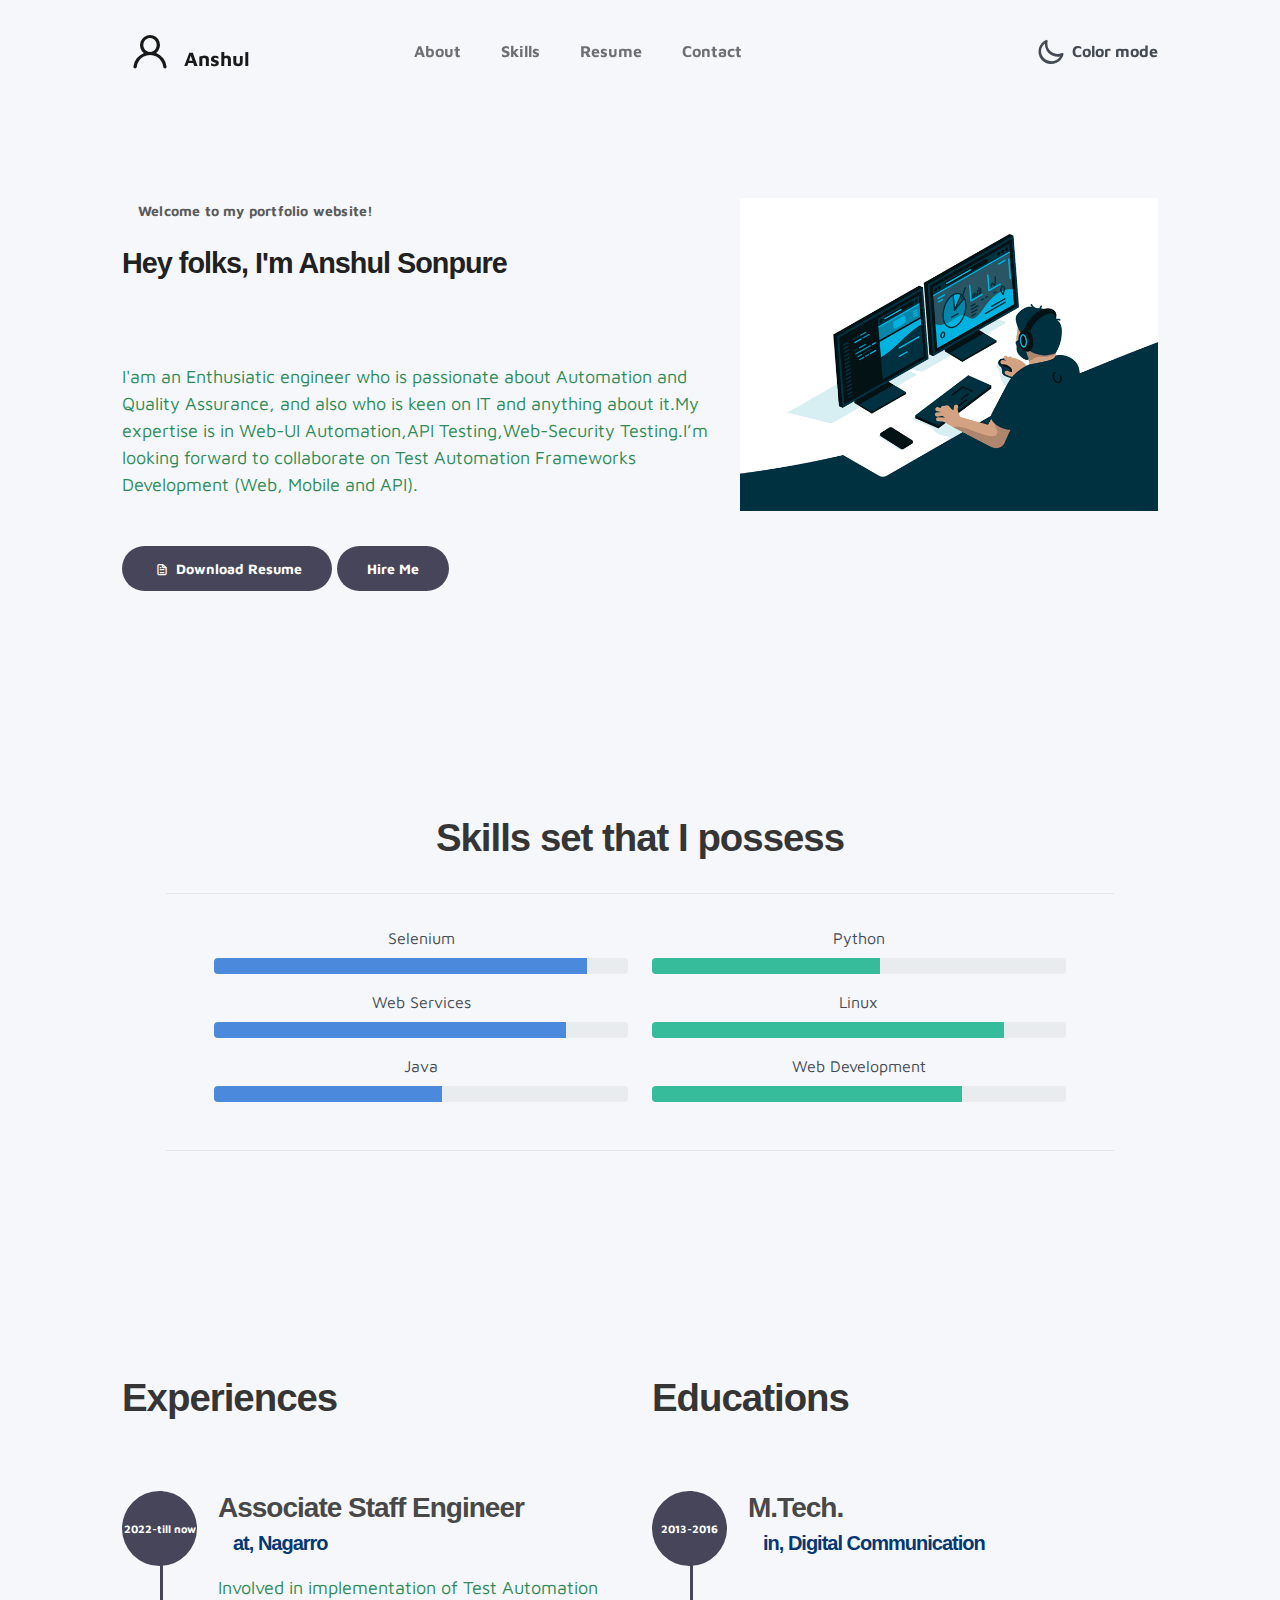
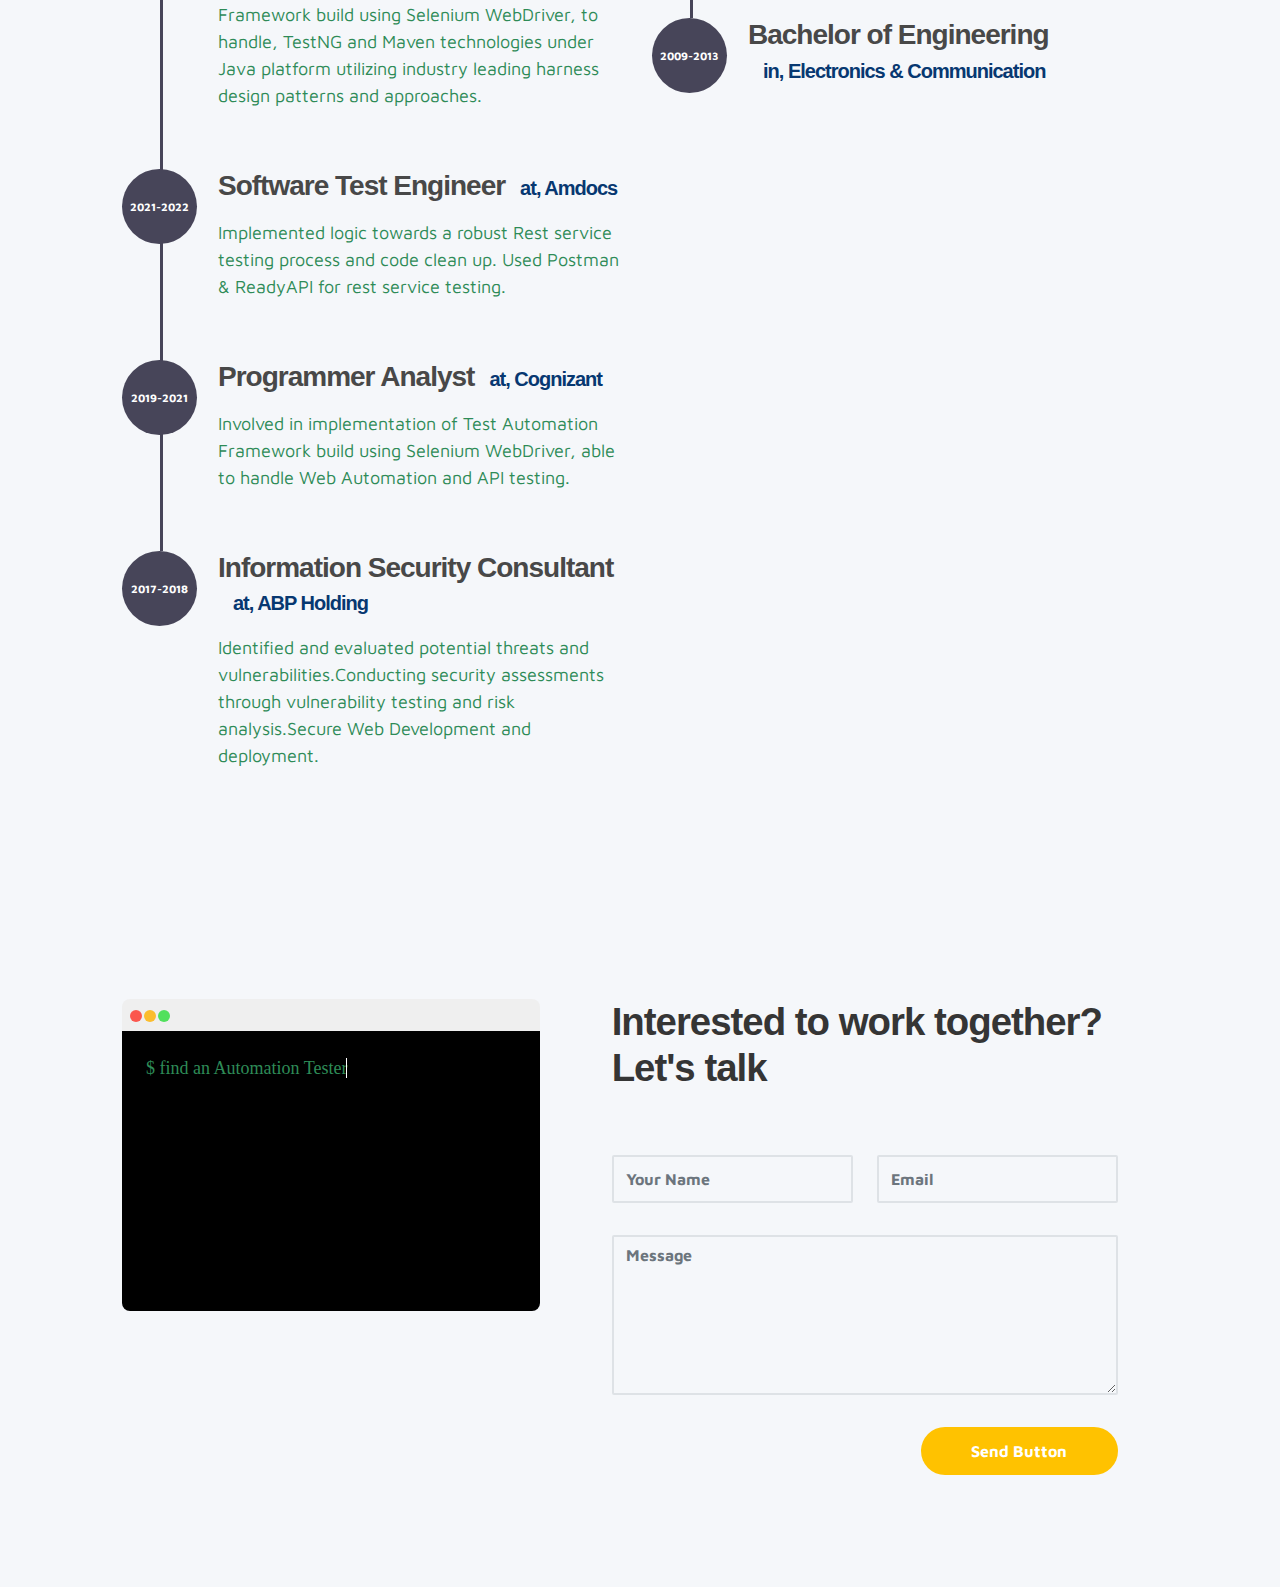
==== commit 70e07507: "some minor changes" ====
--- a/index.html
+++ b/index.html
@@ -15,7 +15,7 @@
 
     <!-- MAIN STYLE -->
     <link rel="stylesheet" href="css/tooplate-style.css">
-    
+    <link rel="stylesheet" href="css/style.css">
 
   </head>
   <body>
@@ -80,7 +80,7 @@
                         <p>I'am an Enthusiatic  engineer who is passionate about Automation and Quality Assurance, and also who is keen on IT and anything about it.My expertise is in Web-UI Automation,API Testing,Web-Security Testing.I’m looking forward to collaborate on Test Automation Frameworks Development (Web, Mobile and API).</p>
                         
                         <div class="custom-btn-group mt-4">
-                          <a href="Anshul_Sonpure.pdf" target="_blank" class="btn custom-btn custom-btn-bg custom-btn-link"><i class='uil uil-file-alt'></i> Download Resume</a>
+                          <a href="Anshul_Sonpure_Resume.pdf" target="_blank" class="btn custom-btn custom-btn-bg custom-btn-link"><i class='uil uil-file-alt'></i> Download Resume</a>
                           <a href="#contact" class="btn custom-btn custom-btn-bg custom-btn-link">Hire Me</a>
                         </div>
                     </div>
@@ -244,17 +244,17 @@
         <div class="row">
           
           <div class="col-lg-5 mr-lg-5 col-12">
-            <div class="google-map w-100">
-              <iframe src="https://www.google.com/maps/embed?pb=!1m18!1m12!1m3!1d3665.6002275379665!2d77.46075384292183!3d23.257630291830814!2m3!1f0!2f0!3f0!3m2!1i1024!2i768!4f13.1!3m3!1m2!1s0x397c69fdee050e99%3A0x97735874d5456d51!2sRavidas%20Nagar%2C%20Narela%20Shankari%2C%20Chatrasal%20Nagar%2C%20Indrapuri%2C%20Bhopal%2C%20Madhya%20Pradesh%20462022!5e0!3m2!1sen!2sin!4v1669280822505!5m2!1sen!2sin" width="400" height="300" frameborder="0" style="border:0" allowfullscreen></iframe>
-            </div>
-
-            <div class="contact-info d-flex justify-content-between align-items-center py-4 px-lg-5">
-                <div class="contact-info-item">
-                  <h3 class="mb-3 text-white">Say hello</h3>
-                  <p class="footer-text mb-0">+91-9827118513</p>
-                  <p><a href="mailto:anshul.sonpure@outlook.com">anshul.sonpure@outlook.com</a></p>
-                </div>
-            </div>
+            
+                <div class="terminal">
+                    <div class="terminal__task-bar"> <span class="terminal__circle terminal__circle--red"></span> <span class="terminal__circle terminal__circle--yellow"></span> <span class="terminal__circle terminal__circle--green"></span></div>
+                    <div class="terminal__window">
+                       <p class="terminal__prompt">$ <span class="terminal__prompt--typing"><span class="cover cover--gimme-dev"></span>find an Automation Tester</span></p>
+                       <p class="terminal__prompt terminal__prompt--checkout">checkout Anshul Sonpure: <span class="terminal__window--highlight"><a href="https://github.com/anshul-sonpure" target="_blank">https://github.com/anshul-sonpure</a></span></p>
+                       <p class="terminal__prompt terminal__prompt--show-contact">$ <span class="terminal__prompt--typing"><span class="cover cover--show-contact"></span>show direct contact</span></p>
+                       <p class="terminal__prompt terminal__prompt--mail">mail: <span class="terminal__window--highlight"><a href="mailto:anshul.sonpure@outlook.com">anshul.sonpure@outlook.com</a></span></p>
+                    </div>
+                 </div>
+                 <script src="scripts/index.js"></script> 
           </div>
 
           <div class="col-lg-6 col-12">
--- a/css/tooplate-style.css
+++ b/css/tooplate-style.css
@@ -1,10 +1,4 @@
-/*
-
-Tooplate 2115 Marvel
-
-https://www.tooplate.com/view/2115-marvel
-
-*/
+
 
 
 @import url("https://fonts.googleapis.com/css?family=Maven+Pro:400,700");
@@ -51,7 +45,7 @@
   font-size: 18px;
   font-weight: 300;
   line-height: 1.5;
-  color: #5b5b5b;
+  color:seagreen;
 }
 
 h1, h2, h3, h4, h5, h6 {
--- a/css/style.css
+++ b/css/style.css
@@ -0,0 +1,170 @@
+.terminal{
+    font-family: 'Itim', cursive;
+    font-weight:400;
+    font-size:1.125rem;
+    line-height:1.5rem;
+    position:relative;
+    margin:0 auto;
+    color:#fff;
+    -webkit-font-smoothing:antialiased;
+    -moz-osx-font-smoothing:grayscale;
+    text-rendering:optimizeLegibility
+}
+@media screen and (min-width:30rem){
+    .terminal{
+        font-size:1.25rem;
+        line-height:2rem
+    }
+}
+@media screen and (min-width:60.5rem){
+    .terminal{
+        max-width: 39.5rem;
+    }
+}
+.terminal__task-bar{
+    height:2rem;
+    padding-left:.5rem;
+    border-top-left-radius:.5rem;
+    border-top-right-radius:.5rem;
+    background-color:#efefef
+}
+@media screen and (max-width:30rem){
+    .terminal__task-bar{
+        padding-top:.5rem
+    }
+}
+.terminal__window{
+    height:17.5rem;
+    padding:1.5rem;
+    border-bottom-right-radius:.5rem;
+    border-bottom-left-radius:.5rem;
+    background-color:#000
+}
+.terminal__window--highlight{
+    color:#51e05d
+}
+.terminal__circle{
+    position:relative;
+    display:inline-block;
+    width:.75rem;
+    height:.75rem;
+    margin-right:-.1875rem;
+    border-radius:50%
+}
+.terminal__circle--red{
+    background-color:#fb574e
+}
+.terminal__circle--yellow{
+    background-color:#fbbd2e
+}
+.terminal__circle--green{
+    background-color:#51e05d
+}
+.terminal__prompt--checkout,.terminal__prompt--mail,.terminal__prompt--show-contact{
+    opacity:0
+}
+.terminal__prompt--checkout{
+    animation:show-checkout 16s infinite
+}
+.terminal__prompt--show-contact{
+    animation:show-show-contact 16s infinite
+}
+.terminal__prompt--mail{
+    animation:show-mail 16s infinite
+}
+.terminal__prompt--typing{
+    position:relative
+}
+.terminal__prompt--typing .cover{
+    position:absolute;
+    z-index:1;
+    top:0;
+    right:0;
+    display:inline-block;
+    box-sizing:border-box;
+    height:100%;
+    background:#000;
+    border-left:1px solid #fff
+}
+.terminal__prompt--typing .cover--gimme-dev{
+    animation:typing-gimme-dev 16s steps(19,end) infinite
+}
+.terminal__prompt--typing .cover--show-contact{
+    animation:typing-show-contact 16s steps(19,end) infinite
+}
+@keyframes typing-gimme-dev{
+    0%{
+        width:100%;
+        opacity:1
+    }
+    12%{
+        width:0
+    }
+    15%{
+        opacity:1
+    }
+    16%{
+        opacity:0
+    }
+    100%{
+        opacity:0
+    }
+}
+@keyframes typing-show-contact{
+    0%,35%{
+        width:100%
+    }
+    100%,47%{
+        width:0
+    }
+    48%{
+        opacity:1
+    }
+    49%{
+        opacity:0
+    }
+    100%{
+        opacity:0
+    }
+}
+@keyframes show-checkout{
+    0%,20%{
+        opacity:0
+    }
+    100%,25%{
+        opacity:1
+    }
+}
+@keyframes show-mail{
+    0%,55%{
+        opacity:0
+    }
+    100%,60%{
+        opacity:1
+    }
+}
+@keyframes show-uploaded{
+    0%,63%{
+        opacity:0
+    }
+    100%,68%{
+        opacity:1
+    }
+}
+@keyframes show-show-contact{
+    0%,28%{
+        opacity:0
+    }
+    100%,32%{
+        opacity:1
+    }
+}
+
+a{
+    text-decoration:none;
+    color:inherit
+}
+a:active,a:focus,a:hover{
+    color:#0091eb;
+    text-decoration:underline
+}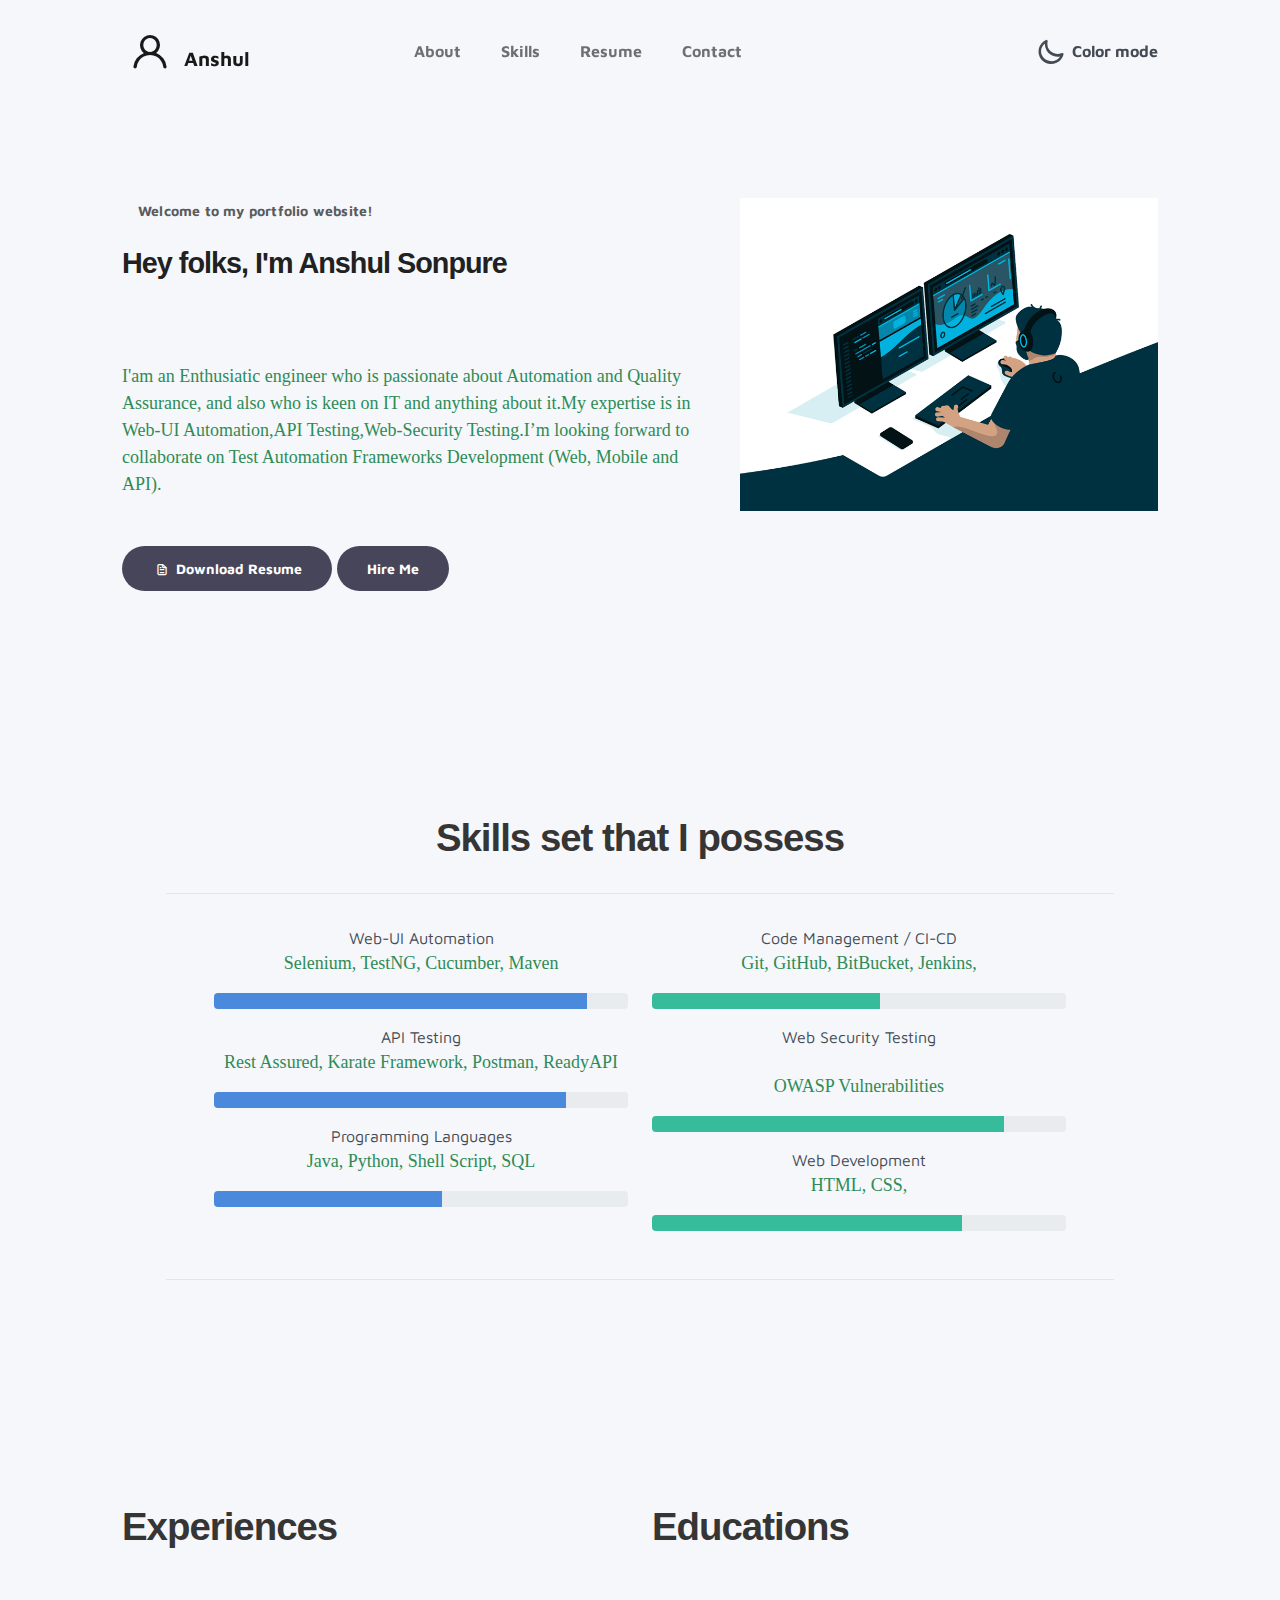
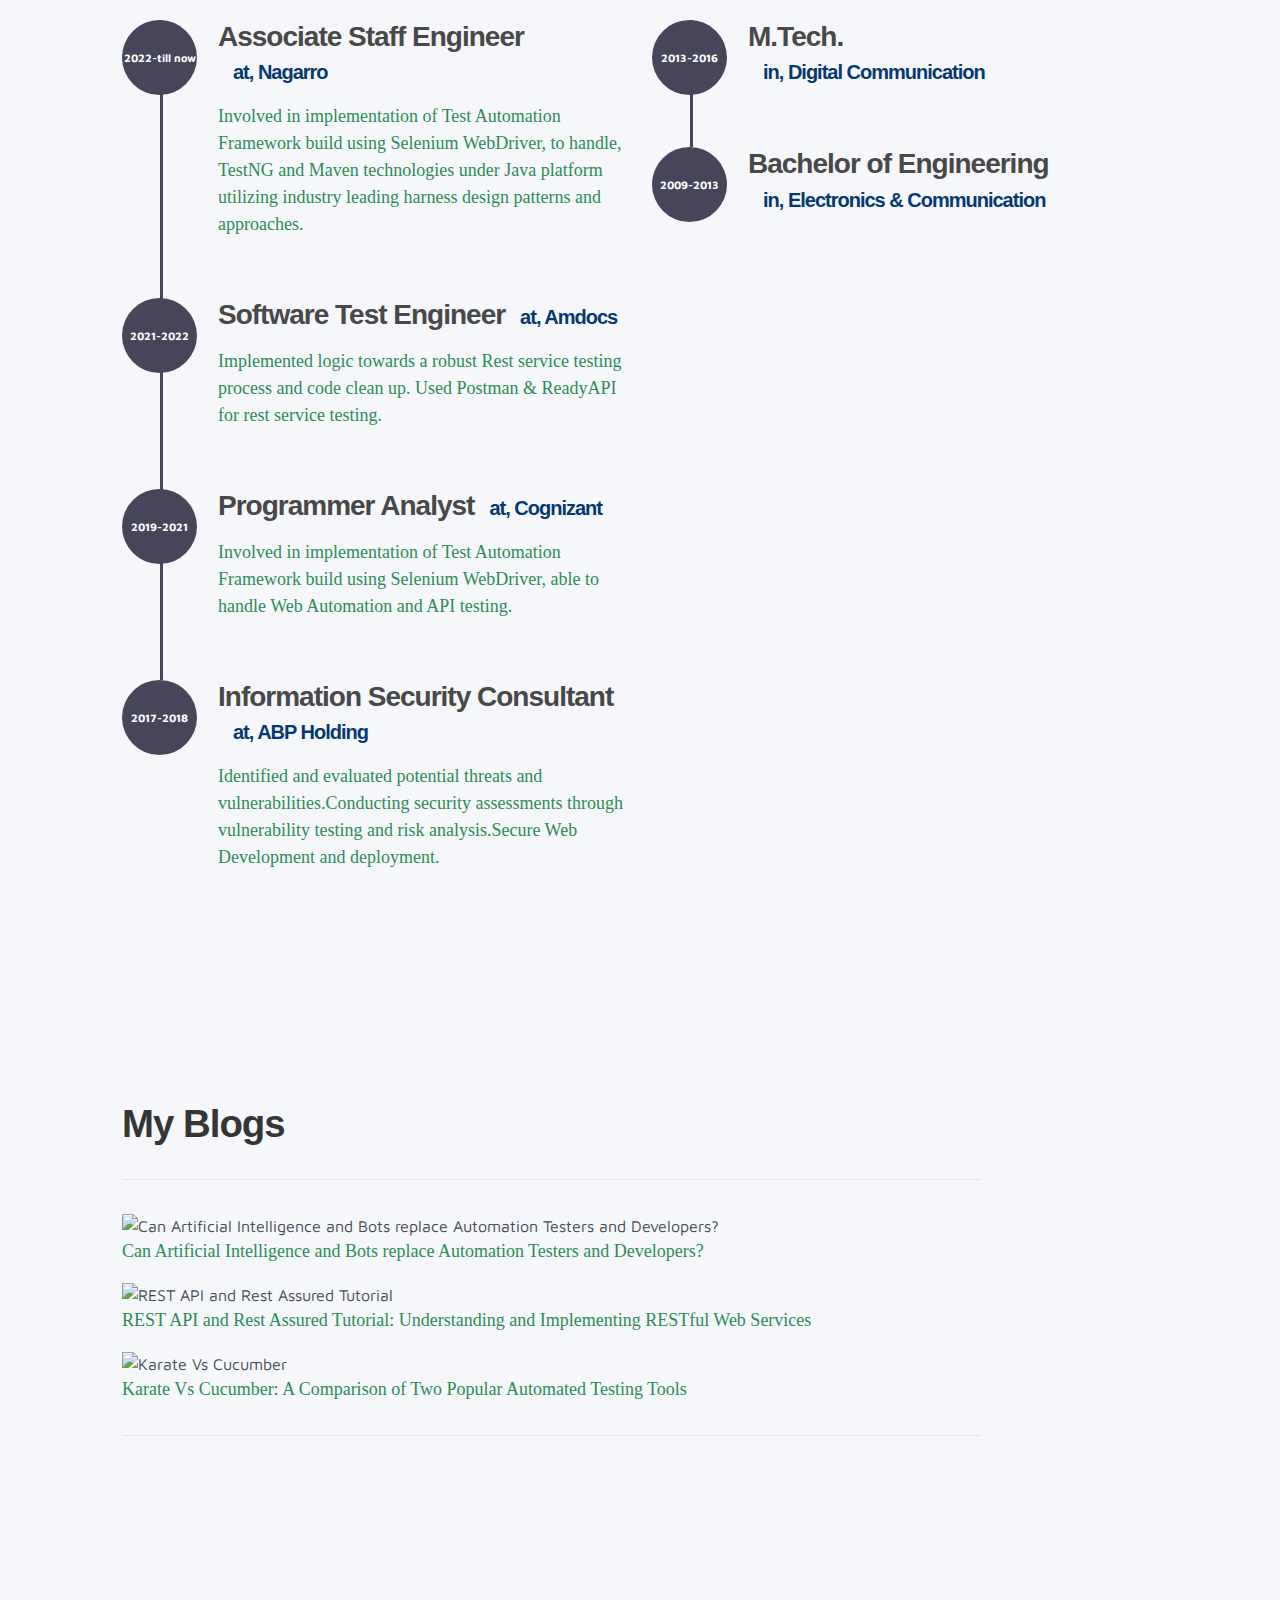
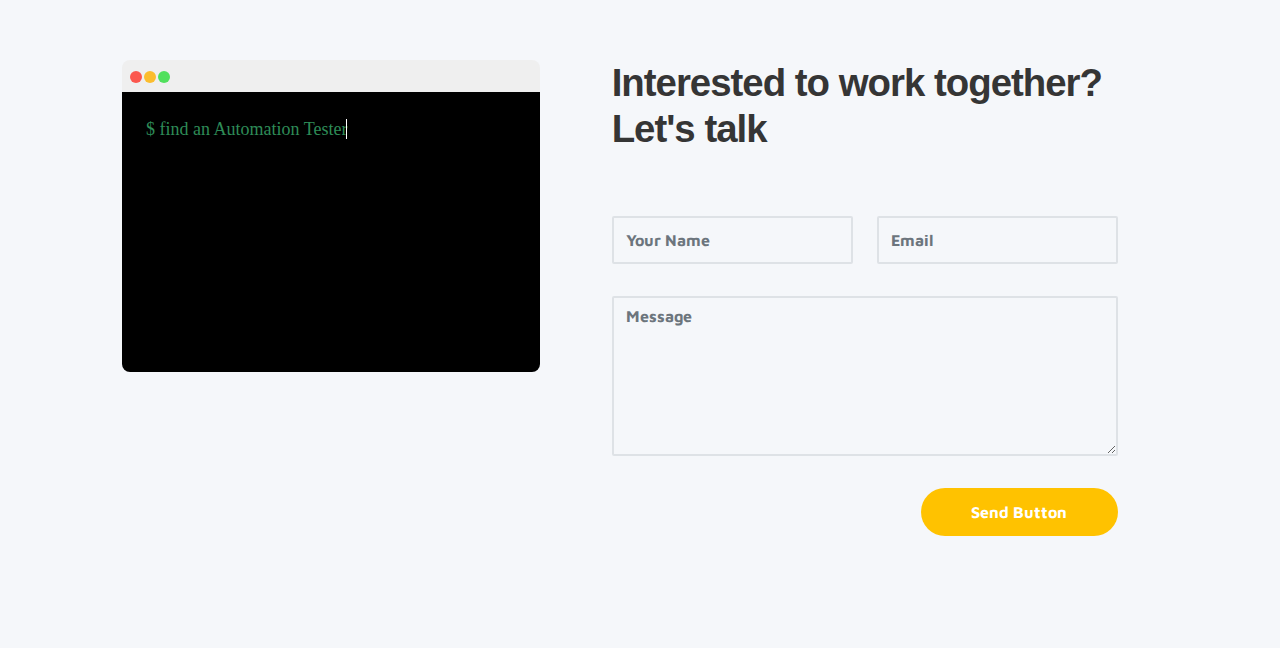
==== commit d1edc8ac: "new Resume" ====
--- a/index.html
+++ b/index.html
@@ -80,7 +80,7 @@
                         <p>I'am an Enthusiatic  engineer who is passionate about Automation and Quality Assurance, and also who is keen on IT and anything about it.My expertise is in Web-UI Automation,API Testing,Web-Security Testing.I’m looking forward to collaborate on Test Automation Frameworks Development (Web, Mobile and API).</p>
                         
                         <div class="custom-btn-group mt-4">
-                          <a href="Anshul_Sonpure_Resume.pdf" target="_blank" class="btn custom-btn custom-btn-bg custom-btn-link"><i class='uil uil-file-alt'></i> Download Resume</a>
+                          <a href="Anshul_Sonpure.pdf" target="_blank" class="btn custom-btn custom-btn-bg custom-btn-link"><i class='uil uil-file-alt'></i> Download Resume</a>
                           <a href="#contact" class="btn custom-btn custom-btn-bg custom-btn-link">Hire Me</a>
                         </div>
                     </div>
@@ -109,34 +109,44 @@
                       <div class="skills-section px-3 px-lg-4">
                           <div class="row">
                               <div class="col-md-6">
-                                  <div class="mb-2"><span>Selenium</span>
+                                  <div class="mb-2"><span>Web-UI Automation<br/>
+                                     <p>Selenium, TestNG, Cucumber, Maven</p>
+                                    </span>
                                       <div class="progress my-1">
                                           <div class="progress-bar bg-primary" role="progressbar" data-aos="zoom-in-right" data-aos-delay="100" data-aos-anchor=".skills-section" style="width: 90%" aria-valuenow="90" aria-valuemin="0" aria-valuemax="100"></div>
                                       </div>
                                   </div>
-                                  <div class="mb-2"><span>Web Services</span>
+                                  <div class="mb-2"><span>API Testing<br/>
+                                    <p>Rest Assured, Karate Framework, Postman, ReadyAPI</p>
+                                    </span>
                                       <div class="progress my-1">
                                           <div class="progress-bar bg-primary" role="progressbar" data-aos="zoom-in-right" data-aos-delay="200" data-aos-anchor=".skills-section" style="width: 85%" aria-valuenow="85" aria-valuemin="0" aria-valuemax="100"></div>
                                       </div>
                                   </div>
-                                  <div class="mb-2"><span>Java</span>
+                                  <div class="mb-2"><span>Programming Languages<br/>
+                                    <p>Java, Python, Shell Script, SQL</p>
+                                    </span>
                                       <div class="progress my-1">
                                           <div class="progress-bar bg-primary" role="progressbar" data-aos="zoom-in-right" data-aos-delay="300" data-aos-anchor=".skills-section" style="width: 55%" aria-valuenow="75" aria-valuemin="0" aria-valuemax="100"></div>
                                       </div>
                                   </div>
                               </div>
                               <div class="col-md-6">
-                                  <div class="mb-2"><span>Python</span>
+                                  <div class="mb-2"><span>Code Management / CI-CD<br/>
+                                    <p>Git, GitHub, BitBucket, Jenkins,</p>
+                                    </span>
                                       <div class="progress my-1">
                                           <div class="progress-bar bg-success" role="progressbar" data-aos="zoom-in-right" data-aos-delay="400" data-aos-anchor=".skills-section" style="width: 55%" aria-valuenow="90" aria-valuemin="0" aria-valuemax="100"></div>
                                       </div>
                                   </div>
-                                  <div class="mb-2"><span>Linux</span>
+                                  <div class="mb-2"><span>Web Security Testing <br/><br/>
+                                    <p>OWASP Vulnerabilities</p>
+                                    </span>
                                       <div class="progress my-1">
                                           <div class="progress-bar bg-success" role="progressbar" data-aos="zoom-in-right" data-aos-delay="500" data-aos-anchor=".skills-section" style="width: 85%" aria-valuenow="85" aria-valuemin="0" aria-valuemax="100"></div>
                                       </div>
                                   </div>
-                                  <div class="mb-2"><span>Web Development</span>
+                                  <div class="mb-2"><span>Web Development<br/><p>HTML, CSS,</p></span>
                                       <div class="progress my-1">
                                           <div class="progress-bar bg-success" role="progressbar" data-aos="zoom-in-right" data-aos-delay="600" data-aos-anchor=".skills-section" style="width: 75%" aria-valuenow="75" aria-valuemin="0" aria-valuemax="100"></div>
                                       </div>
@@ -152,8 +162,7 @@
                 </div>
         </div>
     </section>
-
-    <!-- FEATURES -->
+    <!-- Experiences -->
     <section class="resume py-5 d-lg-flex justify-content-center align-items-center" id="resume">
         <div class="container">
             <div class="row">
@@ -237,6 +246,34 @@
             </div>
         </div>
     </section>
+
+<!-- Blogs -->
+<section class="project py-5" id="project">
+    <div class="container">
+        <div class="row">
+            <div class="col-lg-10 col-12">
+                <h2>My Blogs</h2>
+                <hr/>
+                <a href="https://medium.com/@theautobot/can-artificial-intelligence-and-bots-replace-automation-testers-and-developers-5c3fbb70d7cf"><div>
+                <img alt="Can Artificial Intelligence and Bots replace Automation Testers and Developers?" class="" src="https://miro.medium.com/fit/c/224/224/1*-r0vEB33GyAdaOM-CBDOkw.png" width="112" height="112" loading="lazy"></a>
+                <p>
+                Can Artificial Intelligence and Bots replace Automation Testers and Developers?
+                </p>
+                <a href="https://medium.com/@theautobot/rest-api-and-rest-assured-tutorial-understanding-and-implementing-restful-web-services-33fd5659a09a"><div>
+                    <img alt="REST API and Rest Assured Tutorial" class="" src="https://miro.medium.com/fit/c/224/224/1*f-4u01cDYiy6N5IRBktZnw.png" width="112" height="112" loading="lazy"></a>
+                    <p>
+                        REST API and Rest Assured Tutorial: Understanding and Implementing RESTful Web Services
+                    </p>
+                    <a href="https://medium.com/@theautobot/karate-vs-cucumber-a-comparison-of-two-popular-automated-testing-tools-5f531cfdd5b9"><div>
+                        <img alt="Karate Vs Cucumber" class="" src="https://miro.medium.com/fit/c/224/224/1*QSediERTDfDp_hKHPRb1Ng.jpeg" width="112" height="112" loading="lazy"></a>
+                        <p>
+                        Karate Vs Cucumber: A Comparison of Two Popular Automated Testing Tools
+                        </p>
+                 <hr/>
+            </div>
+        </div>
+    </div>
+</section>
 
     <!-- CONTACT -->
     <section class="contact py-5" id="contact">
--- a/css/tooplate-style.css
+++ b/css/tooplate-style.css
@@ -41,11 +41,14 @@
   font-size: 40px;
 }
 
+@import url('https://fonts.googleapis.com/css2?family=Kalam&display=swap');
 p {
   font-size: 18px;
   font-weight: 300;
   line-height: 1.5;
   color:seagreen;
+  font-family: 'Kalam', cursive;
+
 }
 
 h1, h2, h3, h4, h5, h6 {
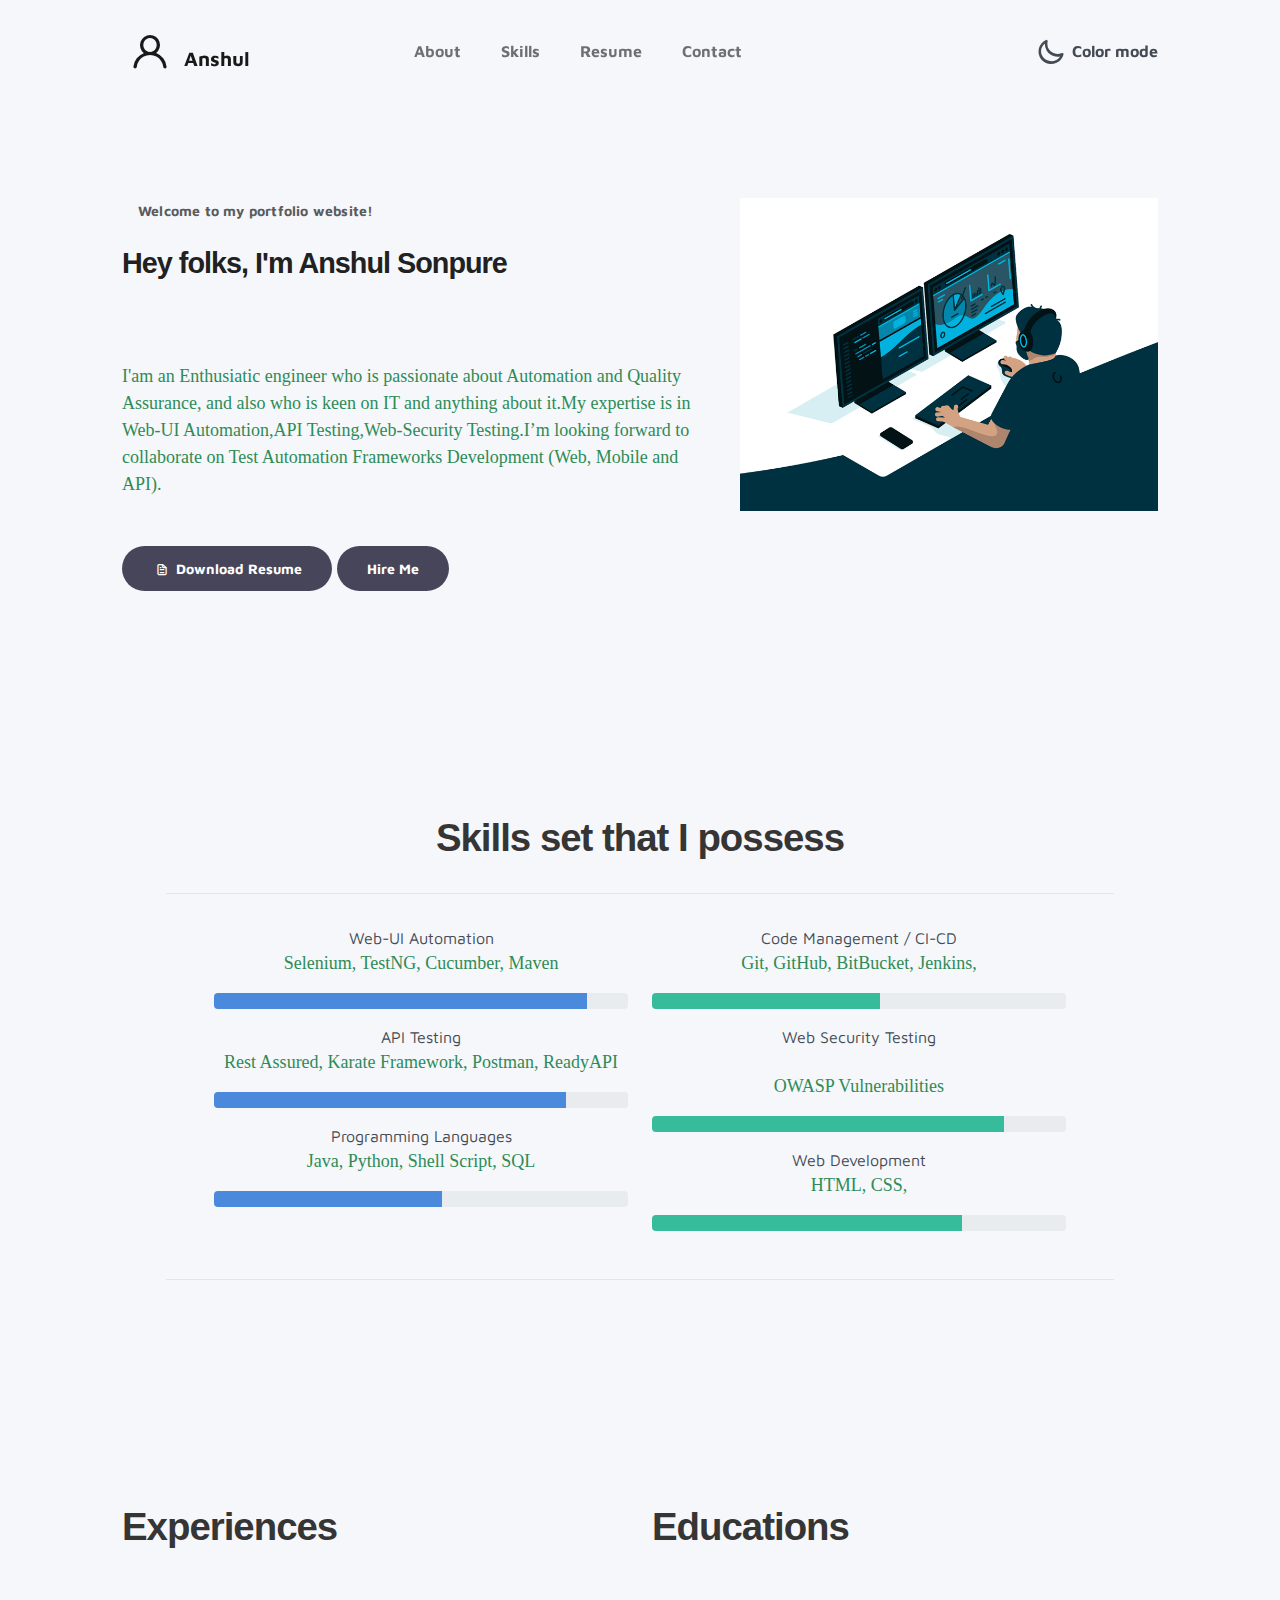
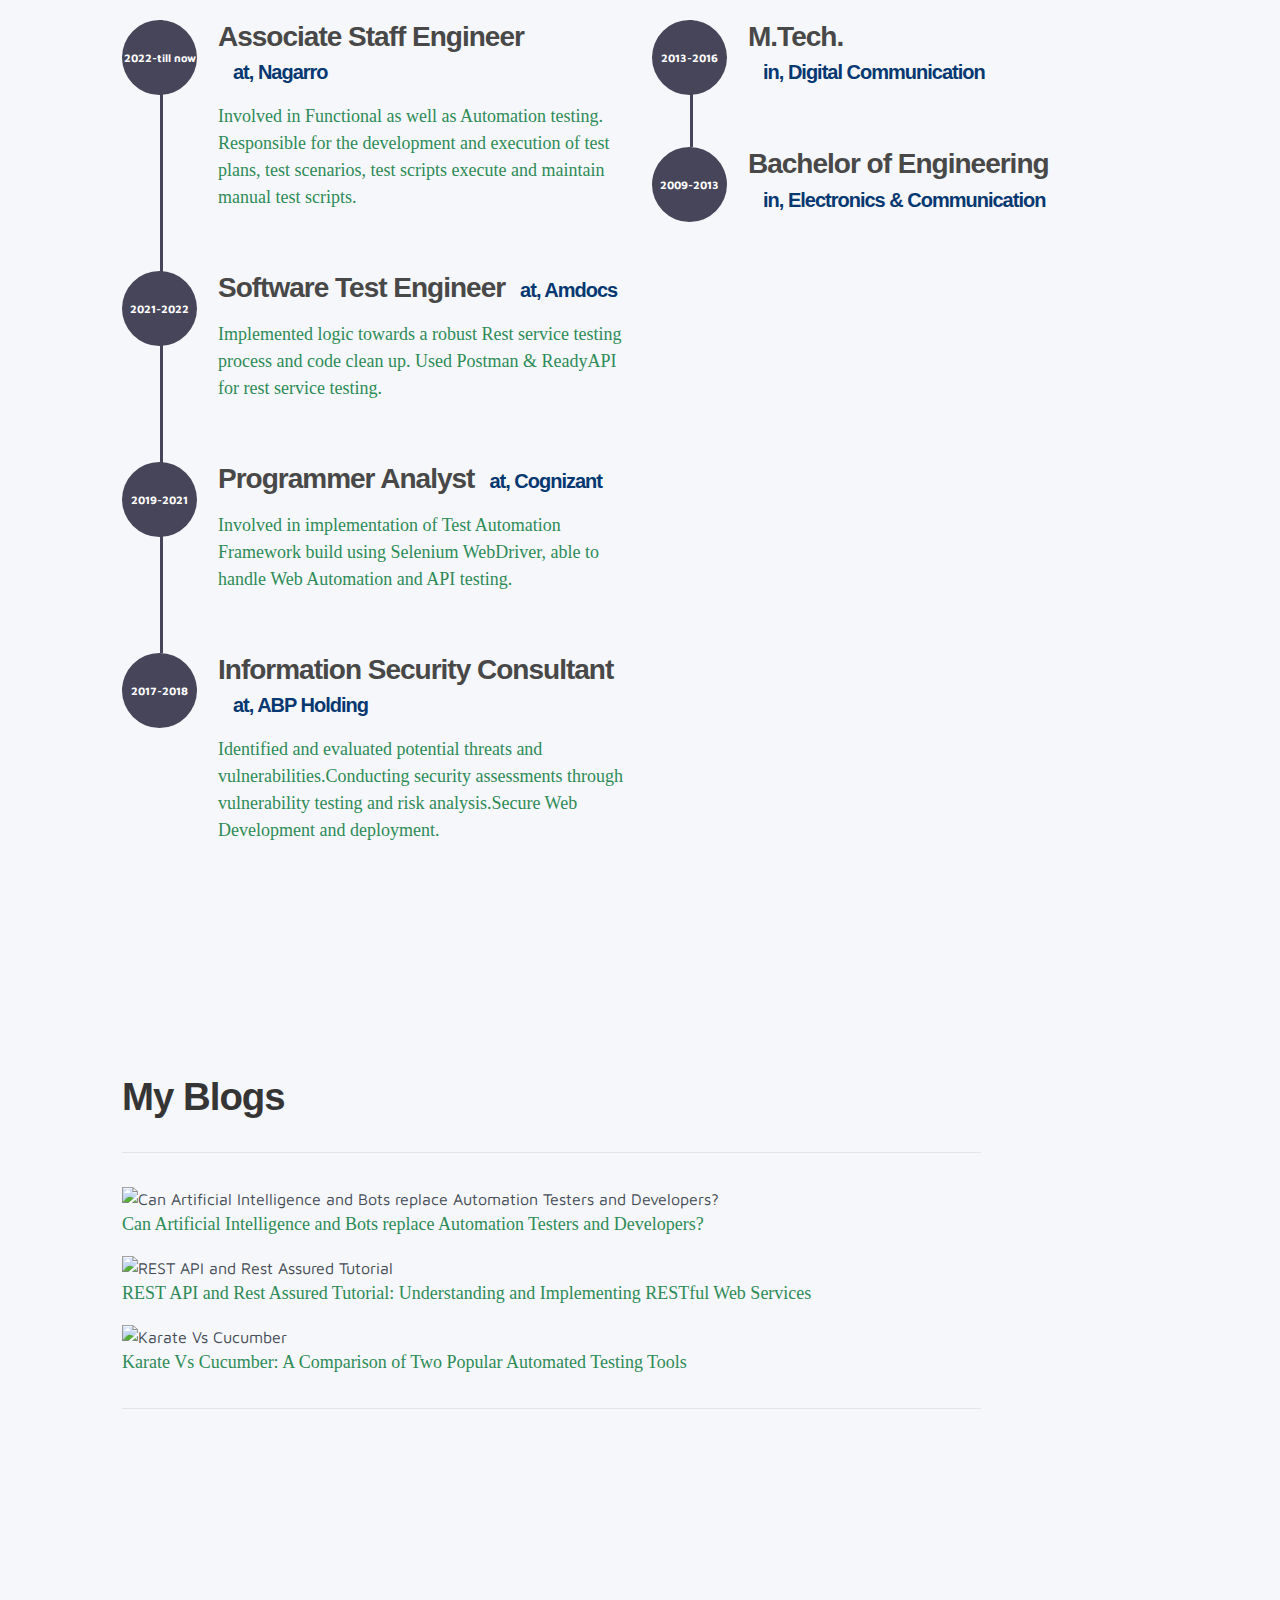
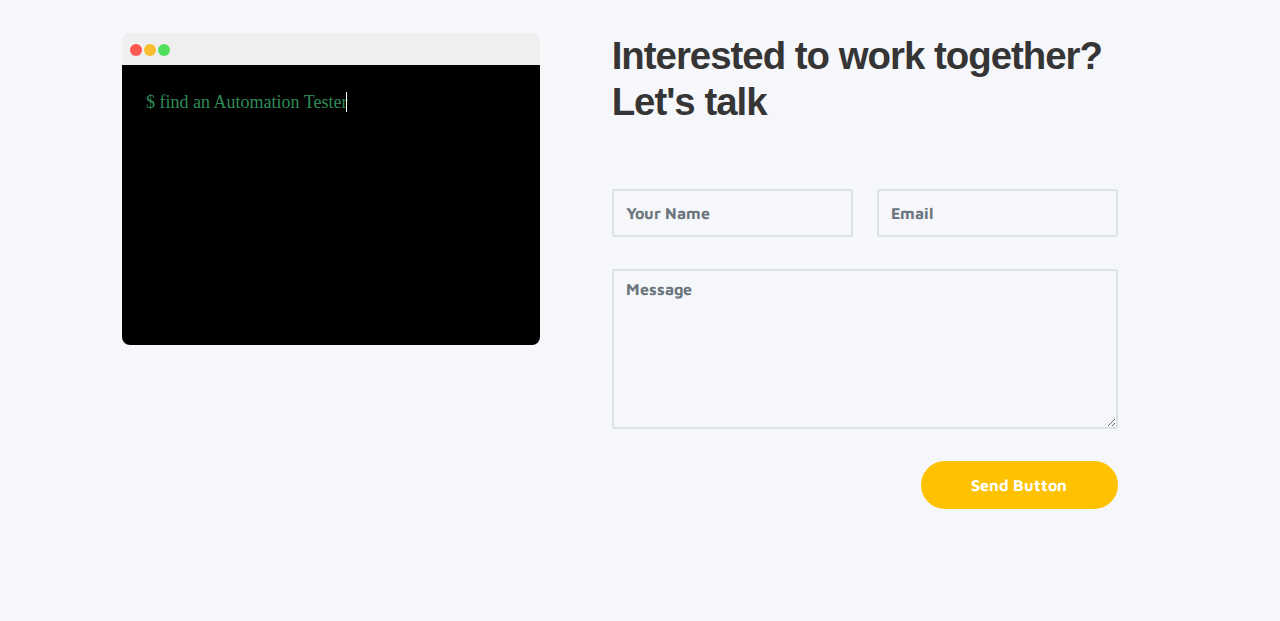
==== commit 35481045: "Resume Update" ====
--- a/index.html
+++ b/index.html
@@ -80,7 +80,7 @@
                         <p>I'am an Enthusiatic  engineer who is passionate about Automation and Quality Assurance, and also who is keen on IT and anything about it.My expertise is in Web-UI Automation,API Testing,Web-Security Testing.I’m looking forward to collaborate on Test Automation Frameworks Development (Web, Mobile and API).</p>
                         
                         <div class="custom-btn-group mt-4">
-                          <a href="Anshul_Sonpure.pdf" target="_blank" class="btn custom-btn custom-btn-bg custom-btn-link"><i class='uil uil-file-alt'></i> Download Resume</a>
+                          <a href="Anshul_Sonpure_Resume.pdf" target="_blank" class="btn custom-btn custom-btn-bg custom-btn-link"><i class='uil uil-file-alt'></i> Download Resume</a>
                           <a href="#contact" class="btn custom-btn custom-btn-bg custom-btn-link">Hire Me</a>
                         </div>
                     </div>
@@ -177,7 +177,8 @@
                              </div>
                              <div class="timeline-info">
                                   <h3><span>Associate Staff Engineer</span><small>at, Nagarro</small></h3>
-                                  <p>Involved in implementation of Test Automation Framework build using Selenium WebDriver, to handle, TestNG and Maven technologies under Java platform utilizing industry leading harness design patterns and approaches.</p>
+                                  <p>Involved in Functional as well as Automation testing.
+                                    Responsible for the development and execution of test plans, test scenarios, test scripts execute and maintain manual test scripts.</p>
                              </div>
                         </div>
 
